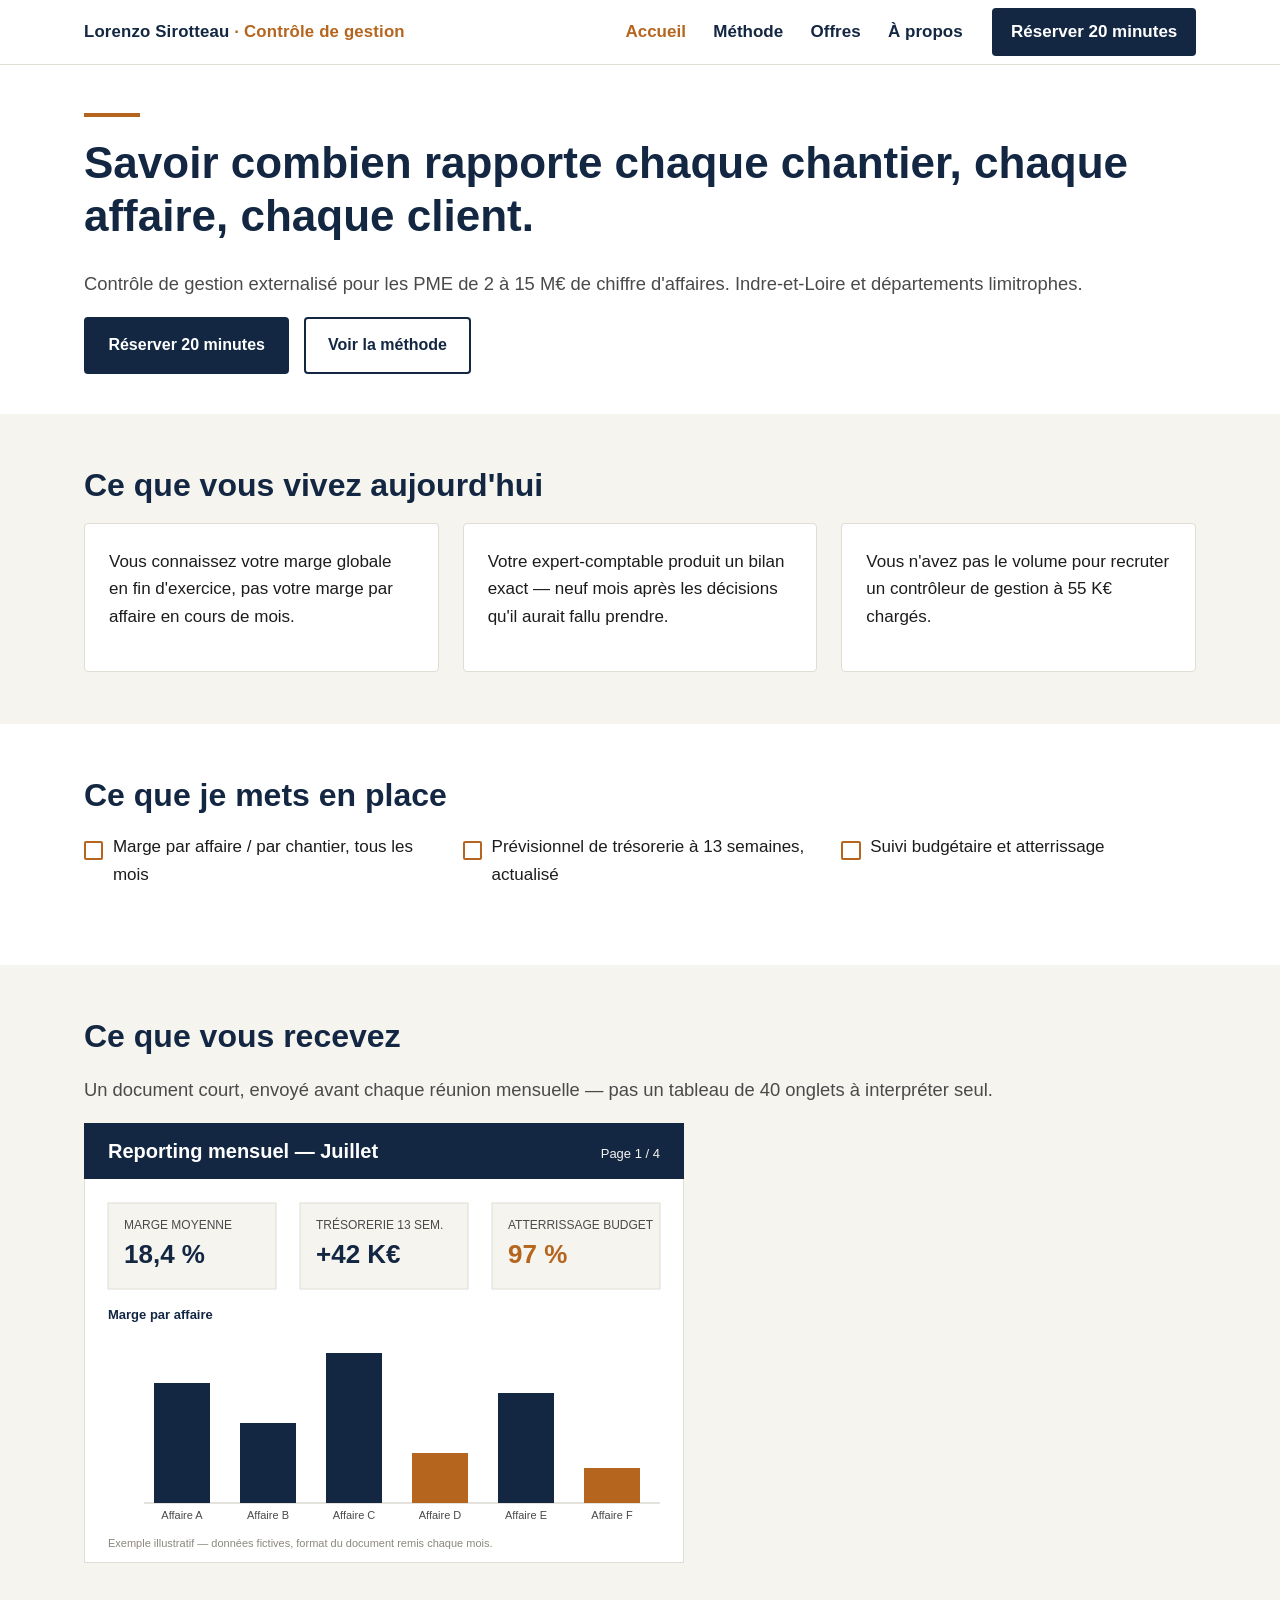
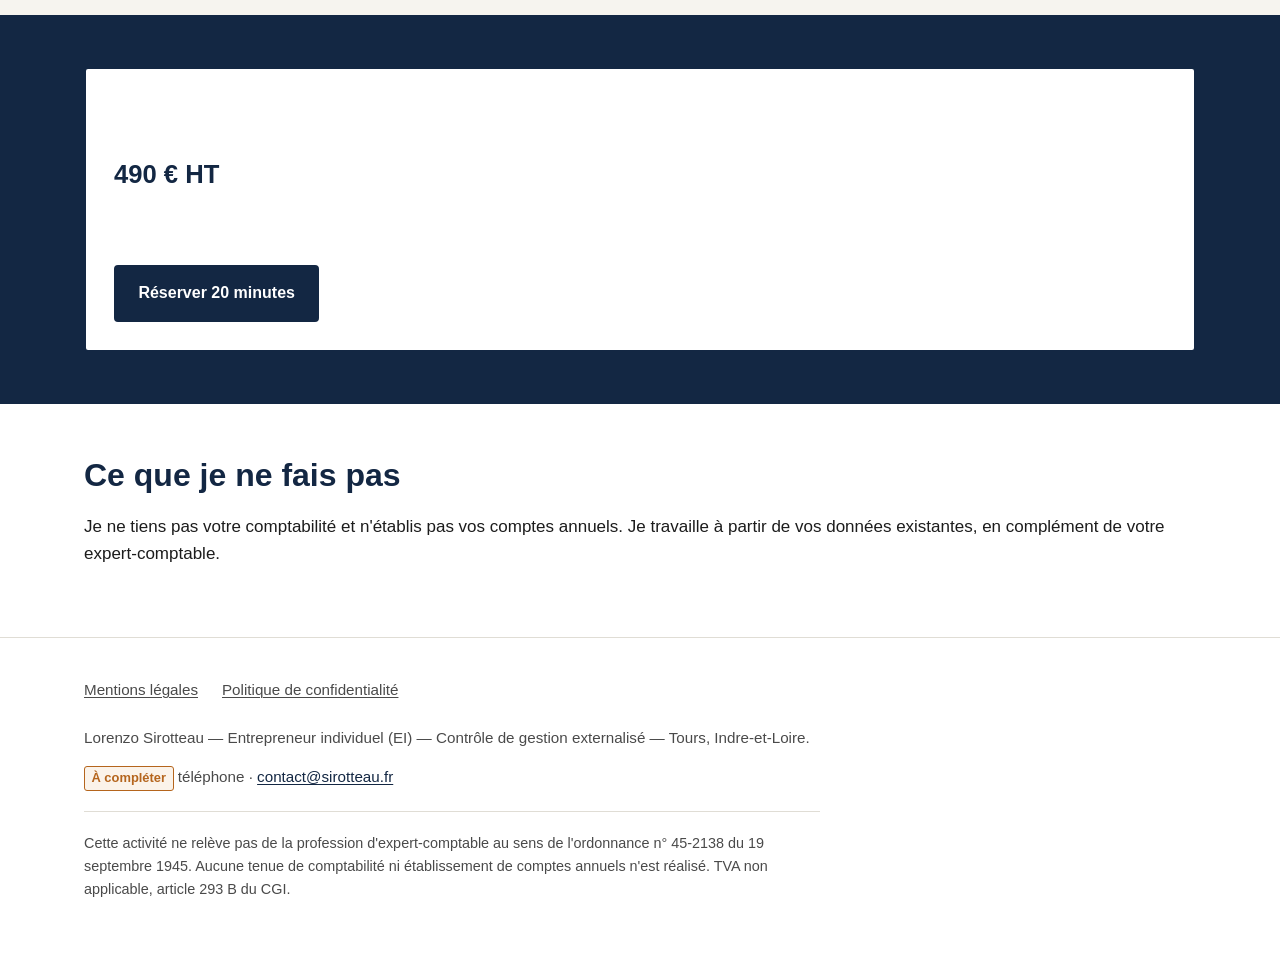
==== index.html @ 093c398c "Site vitrine : contrôle de gestion externalisé (7 pages, statique) - Accueil, Méthode, Offres, À pro" ====
<!doctype html>
<html lang="fr">
<head>
<meta charset="utf-8">
<meta name="viewport" content="width=device-width, initial-scale=1">
<title>Contrôle de gestion externalisé à Tours — Lorenzo Sirotteau</title>
<meta name="description" content="Savoir combien rapporte chaque chantier, chaque affaire, chaque client. Contrôle de gestion externalisé pour PME de 2 à 15 M€ de CA, en Indre-et-Loire.">
<link rel="canonical" href="https://www.sirotteau.fr/">
<link rel="icon" type="image/svg+xml" href="/assets/img/favicon.svg">
<link rel="stylesheet" href="/assets/css/style.css">

<meta property="og:type" content="website">
<meta property="og:title" content="Contrôle de gestion externalisé à Tours — Lorenzo Sirotteau">
<meta property="og:description" content="Marge par affaire, trésorerie à 13 semaines, suivi budgétaire — pour PME de 2 à 15 M€ de CA en Indre-et-Loire.">
<meta property="og:url" content="https://www.sirotteau.fr/">
<meta property="og:locale" content="fr_FR">

<script type="application/ld+json">
{
  "@context": "https://schema.org",
  "@type": "ProfessionalService",
  "name": "Lorenzo Sirotteau — Contrôle de gestion externalisé",
  "url": "https://www.sirotteau.fr/",
  "description": "Contrôle de gestion externalisé pour PME de 2 à 15 M€ de chiffre d'affaires : marge par affaire, prévisionnel de trésorerie, suivi budgétaire et atterrissage.",
  "areaServed": { "@type": "AdministrativeArea", "name": "Indre-et-Loire" },
  "founder": { "@type": "Person", "name": "Lorenzo Sirotteau" }
}
</script>
</head>
<body>
<a class="skip-link" href="#main">Aller au contenu</a>

<header class="site-header">
  <div class="container">
    <a href="/" class="logo">Lorenzo Sirotteau <span>· Contrôle de gestion</span></a>
    <button class="nav-toggle" aria-expanded="false" aria-controls="main-nav">
      <span class="nav-toggle-label"></span>
    </button>
    <nav class="main-nav" id="main-nav" aria-label="Navigation principale">
      <div class="container-inner">
        <ul>
          <li><a href="/" aria-current="page">Accueil</a></li>
          <li><a href="/methode/">Méthode</a></li>
          <li><a href="/offres/">Offres</a></li>
          <li><a href="/a-propos/">À propos</a></li>
        </ul>
        <div class="nav-cta"><a href="/contact/">Réserver 20 minutes</a></div>
      </div>
    </nav>
  </div>
</header>

<main id="main">

  <section class="hero">
    <div class="container">
      <hr class="accent-rule">
      <h1>Savoir combien rapporte chaque chantier, chaque affaire, chaque client.</h1>
      <p class="lede">Contrôle de gestion externalisé pour les PME de 2 à 15 M€ de chiffre d'affaires. Indre-et-Loire et départements limitrophes.</p>
      <div class="btn-row">
        <a class="btn btn-primary" href="/contact/">Réserver 20 minutes</a>
        <a class="btn btn-secondary" href="/methode/">Voir la méthode</a>
      </div>
    </div>
  </section>

  <section class="band band-alt">
    <div class="container">
      <h2>Ce que vous vivez aujourd'hui</h2>
      <div class="grid-3">
        <div class="card">
          <p class="mt-0">Vous connaissez votre marge globale en fin d'exercice, pas votre marge par affaire en cours de mois.</p>
        </div>
        <div class="card">
          <p class="mt-0">Votre expert-comptable produit un bilan exact — neuf mois après les décisions qu'il aurait fallu prendre.</p>
        </div>
        <div class="card">
          <p class="mt-0">Vous n'avez pas le volume pour recruter un contrôleur de gestion à 55 K€ chargés.</p>
        </div>
      </div>
    </div>
  </section>

  <section class="band">
    <div class="container">
      <h2>Ce que je mets en place</h2>
      <ul class="list-check grid-3" style="list-style:none; padding-left:0;">
        <li>Marge par affaire / par chantier, tous les mois</li>
        <li>Prévisionnel de trésorerie à 13 semaines, actualisé</li>
        <li>Suivi budgétaire et atterrissage</li>
      </ul>
    </div>
  </section>

  <section class="band band-alt">
    <div class="container">
      <h2>Ce que vous recevez</h2>
      <p class="lede">Un document court, envoyé avant chaque réunion mensuelle — pas un tableau de 40 onglets à interpréter seul.</p>
      <img src="/assets/img/apercu-reporting.svg" alt="Maquette de la page 1 d'un reporting mensuel : trois indicateurs (marge moyenne, trésorerie à 13 semaines, atterrissage budgétaire) et un graphique de marge par affaire. Exemple illustratif, données fictives." width="600" height="440">
    </div>
  </section>

  <section class="band band-ink">
    <div class="container">
      <div class="callout" style="background:#fff;">
        <h2>Point d'entrée : l'audit flash</h2>
        <p class="price">490 € HT</p>
        <p>Une demi-journée sur site, un document de 4 pages, trois anomalies chiffrées. Déductible intégralement si vous poursuivez.</p>
        <a class="btn btn-primary" href="/contact/">Réserver 20 minutes</a>
      </div>
    </div>
  </section>

  <section class="band">
    <div class="container">
      <h2>Ce que je ne fais pas</h2>
      <p>Je ne tiens pas votre comptabilité et n'établis pas vos comptes annuels. Je travaille à partir de vos données existantes, en complément de votre expert-comptable.</p>
    </div>
  </section>

</main>

<footer class="site-footer">
  <div class="container">
    <nav aria-label="Pages légales">
      <ul>
        <li><a href="/mentions-legales/">Mentions légales</a></li>
        <li><a href="/confidentialite/">Politique de confidentialité</a></li>
      </ul>
    </nav>
    <p>Lorenzo Sirotteau — Entrepreneur individuel (EI) — Contrôle de gestion externalisé — Tours, Indre-et-Loire.</p>
    <p>
      <span class="tag-todo">À compléter</span> téléphone ·
      <a href="mailto:contact@sirotteau.fr">contact@sirotteau.fr</a>
    </p>
    <p class="disclaimer small">Cette activité ne relève pas de la profession d'expert-comptable au sens de l'ordonnance n° 45-2138 du 19 septembre 1945. Aucune tenue de comptabilité ni établissement de comptes annuels n'est réalisé. TVA non applicable, article 293 B du CGI.</p>
  </div>
</footer>

<script src="/assets/js/nav.js"></script>
</body>
</html>
---- assets/css/style.css ----
/* =========================================================
   Lorenzo Sirotteau — Contrôle de gestion externalisé
   Feuille de style unique. Deux couleurs : encre (marine) et
   terracotta (accent). Typographie système, aucune police
   distante. Mobile first.
   ========================================================= */

:root {
  --ink: #132743;         /* marine — titres, boutons, nav */
  --ink-2: #24466f;       /* marine plus clair — survols */
  --accent: #b5651d;      /* terracotta — accents décoratifs */
  --bg: #ffffff;
  --bg-alt: #f6f4ef;      /* beige très clair pour alterner les sections */
  --text: #1c1c1c;
  --text-muted: #4a4a4a;
  --border: #e0ddd5;
  --focus: #b5651d;
  --radius: 4px;
  --max-width: 72rem;
  --font: -apple-system, BlinkMacSystemFont, "Segoe UI", Roboto, "Helvetica Neue", Arial, sans-serif;
}

* { box-sizing: border-box; }
html { -webkit-text-size-adjust: 100%; }

body {
  margin: 0;
  font-family: var(--font);
  color: var(--text);
  background: var(--bg);
  font-size: 1.0625rem; /* ~17px */
  line-height: 1.6;
  -webkit-font-smoothing: antialiased;
}

img, svg { max-width: 100%; height: auto; display: block; }

h1, h2, h3, h4 {
  color: var(--ink);
  font-weight: 700;
  line-height: 1.2;
  margin: 0 0 0.6em;
}
h1 { font-size: clamp(1.9rem, 4vw + 1rem, 2.75rem); }
h2 { font-size: clamp(1.4rem, 2vw + 1rem, 2rem); }
h3 { font-size: 1.15rem; }

p { margin: 0 0 1em; }
p.lede { font-size: 1.15rem; color: var(--text-muted); }

a { color: var(--ink); text-decoration-thickness: 1px; text-underline-offset: 2px; }
a:hover { color: var(--accent); }
a:focus-visible, button:focus-visible, input:focus-visible, textarea:focus-visible {
  outline: 3px solid var(--focus);
  outline-offset: 2px;
}

ul { padding-left: 1.2em; }
li { margin-bottom: 0.5em; }

.container {
  max-width: var(--max-width);
  margin: 0 auto;
  padding: 0 1.25rem;
}

.visually-hidden {
  position: absolute; width: 1px; height: 1px;
  overflow: hidden; clip: rect(0 0 0 0); white-space: nowrap;
}

/* ---------- Skip link ---------- */
.skip-link {
  position: absolute;
  left: -999px;
  top: 0;
  background: var(--ink);
  color: #fff;
  padding: 0.75em 1em;
  z-index: 100;
}
.skip-link:focus { left: 0.5rem; top: 0.5rem; }

/* ---------- Header / nav ---------- */
.site-header {
  border-bottom: 1px solid var(--border);
  position: sticky;
  top: 0;
  background: var(--bg);
  z-index: 50;
}
.site-header .container {
  display: flex;
  align-items: center;
  justify-content: space-between;
  min-height: 4rem;
}
.logo {
  font-weight: 700;
  font-size: 1.05rem;
  color: var(--ink);
  text-decoration: none;
  letter-spacing: 0.01em;
}
.logo span { color: var(--accent); }

.nav-toggle {
  display: inline-flex;
  align-items: center;
  gap: 0.5em;
  background: none;
  border: 1px solid var(--border);
  border-radius: var(--radius);
  padding: 0.5em 0.8em;
  min-height: 44px;
  font-size: 1rem;
  color: var(--ink);
  cursor: pointer;
}
.nav-toggle[aria-expanded="true"] .nav-toggle-label::after { content: "Fermer"; }
.nav-toggle-label::after { content: "Menu"; }
.nav-toggle-label { display: none; }

.main-nav {
  display: none;
}
.main-nav.is-open { display: block; }
.main-nav ul {
  list-style: none;
  margin: 0;
  padding: 1rem 0;
}
.main-nav li { margin: 0; border-top: 1px solid var(--border); }
.main-nav a {
  display: block;
  padding: 0.9em 0.25em;
  text-decoration: none;
  font-weight: 600;
  min-height: 44px;
  display: flex;
  align-items: center;
}
.main-nav a[aria-current="page"] { color: var(--accent); }
.main-nav .nav-cta { margin-top: 0.75rem; }
.main-nav .nav-cta a {
  background: var(--ink);
  color: #fff;
  border-radius: var(--radius);
  justify-content: center;
  padding: 0.9em 1em;
}

@media (min-width: 56rem) {
  .nav-toggle { display: none; }
  .main-nav { display: block; }
  .main-nav .container-inner { display: flex; align-items: center; gap: 1.75rem; }
  .main-nav ul {
    display: flex;
    align-items: center;
    gap: 1.5rem;
    padding: 0;
  }
  .main-nav li { border-top: none; }
  .main-nav a { padding: 0.4em 0.1em; min-height: auto; }
  .main-nav .nav-cta { margin-top: 0; margin-left: auto; }
  .main-nav .nav-cta a { padding: 0.6em 1.1em; }
}

/* ---------- Buttons ---------- */
.btn {
  display: inline-flex;
  align-items: center;
  justify-content: center;
  gap: 0.5em;
  min-height: 44px;
  padding: 0.85em 1.4em;
  border-radius: var(--radius);
  font-weight: 700;
  font-size: 1rem;
  text-decoration: none;
  border: 2px solid var(--ink);
  cursor: pointer;
}
.btn-primary { background: var(--ink); color: #fff; }
.btn-primary:hover { background: var(--ink-2); color: #fff; border-color: var(--ink-2); }
.btn-secondary { background: transparent; color: var(--ink); }
.btn-secondary:hover { background: var(--bg-alt); color: var(--ink); }
.btn-row { display: flex; flex-wrap: wrap; gap: 0.9rem; }

/* ---------- Sections ---------- */
.band { padding: 3.25rem 0; }
.band-alt { background: var(--bg-alt); }
.band-ink { background: var(--ink); color: #fff; }
.band-ink h1, .band-ink h2, .band-ink h3 { color: #fff; }
.band-tight { padding: 2rem 0; }

.hero { padding: 3rem 0 2.5rem; }
.hero .accent-rule {
  width: 3.5rem; height: 4px; background: var(--accent);
  border: none; margin: 0 0 1.25rem;
}

.grid-3 {
  display: grid;
  gap: 1.5rem;
  grid-template-columns: 1fr;
}
@media (min-width: 48rem) {
  .grid-3 { grid-template-columns: repeat(3, 1fr); }
}

.card {
  background: #fff;
  border: 1px solid var(--border);
  border-radius: var(--radius);
  padding: 1.5rem;
}
.card h3 { margin-bottom: 0.5em; }

.list-check { list-style: none; padding-left: 0; }
.list-check li {
  padding-left: 1.7em;
  position: relative;
}
.list-check li::before {
  content: "";
  position: absolute;
  left: 0; top: 0.45em;
  width: 0.9em; height: 0.9em;
  border: 2px solid var(--accent);
  border-radius: 2px;
}

.step-list { list-style: none; padding: 0; margin: 0; counter-reset: step; }
.step-list li {
  counter-increment: step;
  display: grid;
  grid-template-columns: 3rem 1fr;
  gap: 1rem;
  padding: 1.25rem 0;
  border-top: 1px solid var(--border);
}
.step-list li:first-child { border-top: none; }
.step-list li::before {
  content: counter(step);
  font-weight: 700;
  font-size: 1.4rem;
  color: var(--accent);
}

.callout {
  border: 2px solid var(--ink);
  border-radius: var(--radius);
  padding: 1.75rem;
  background: var(--bg-alt);
}
.callout .price { font-size: 1.6rem; font-weight: 700; color: var(--ink); }

.placeholder-box {
  border: 2px dashed var(--accent);
  background: #fbf3ea;
  border-radius: var(--radius);
  padding: 1.25rem 1.5rem;
  color: var(--text);
}
.placeholder-box strong { color: var(--accent); }

.tag-todo {
  display: inline-block;
  background: #fbf3ea;
  color: var(--accent);
  border: 1px solid var(--accent);
  border-radius: 3px;
  font-size: 0.85em;
  font-weight: 700;
  padding: 0.1em 0.5em;
}

/* ---------- Tables (offres) ---------- */
.table-wrap { overflow-x: auto; }
table.offers {
  border-collapse: collapse;
  width: 100%;
  min-width: 640px;
}
table.offers th, table.offers td {
  border: 1px solid var(--border);
  padding: 1rem;
  text-align: left;
  vertical-align: top;
}
table.offers thead th {
  background: var(--ink);
  color: #fff;
}
table.offers tbody th { background: var(--bg-alt); }
table.offers caption { text-align: left; margin-bottom: 0.75rem; font-weight: 600; }

/* ---------- Forms ---------- */
form.contact-form { max-width: 34rem; }
.field { margin-bottom: 1.25rem; }
.field label { display: block; font-weight: 600; margin-bottom: 0.35em; }
.field input, .field textarea {
  width: 100%;
  font: inherit;
  font-size: 1rem;
  padding: 0.75em 0.85em;
  border: 1px solid #9c9891;
  border-radius: var(--radius);
  background: #fff;
  color: var(--text);
}
.field textarea { resize: vertical; min-height: 8rem; }
.field-checkbox { display: flex; align-items: flex-start; gap: 0.6em; }
.field-checkbox input {
  width: 1.25em; height: 1.25em; margin-top: 0.2em; flex-shrink: 0;
}
.field-checkbox label { font-weight: 400; }
.form-note { font-size: 0.9rem; color: var(--text-muted); }

/* ---------- Contact blocks ---------- */
.contact-methods { list-style: none; padding: 0; display: grid; gap: 1rem; }
.contact-methods a { font-weight: 700; font-size: 1.1rem; text-decoration: none; }
.contact-methods .muted { color: var(--text-muted); font-weight: 400; font-size: 1rem; }

/* ---------- Footer ---------- */
.site-footer {
  border-top: 1px solid var(--border);
  padding: 2.5rem 0;
  color: var(--text-muted);
  font-size: 0.95rem;
}
.site-footer nav ul {
  list-style: none;
  padding: 0;
  display: flex;
  flex-wrap: wrap;
  gap: 0.5rem 1.5rem;
  margin: 0 0 1rem;
}
.site-footer nav a { color: var(--text-muted); }
.site-footer .disclaimer {
  border-top: 1px solid var(--border);
  padding-top: 1.25rem;
  margin-top: 1.25rem;
  max-width: 46rem;
}

/* ---------- Legal pages ---------- */
.legal h2 { margin-top: 2rem; }
.legal dl { display: grid; grid-template-columns: 1fr; gap: 0.25rem 1rem; }
.legal dt { font-weight: 700; margin-top: 0.75em; }
.legal dd { margin: 0 0 0.25em; }

/* ---------- Utility ---------- */
.mt-0 { margin-top: 0; }
.text-center { text-align: center; }
.small { font-size: 0.9rem; color: var(--text-muted); }

/* ---------- Print (utile notamment pour /offres) ---------- */
@media print {
  .site-header, .site-footer, .nav-toggle, .btn, .no-print { display: none !important; }
  body { font-size: 12pt; color: #000; }
  a { color: #000; text-decoration: underline; }
  .band-ink { background: none !important; color: #000 !important; }
  table.offers thead th { background: #eee !important; color: #000 !important; -webkit-print-color-adjust: exact; }
  .container { max-width: 100%; padding: 0; }
}
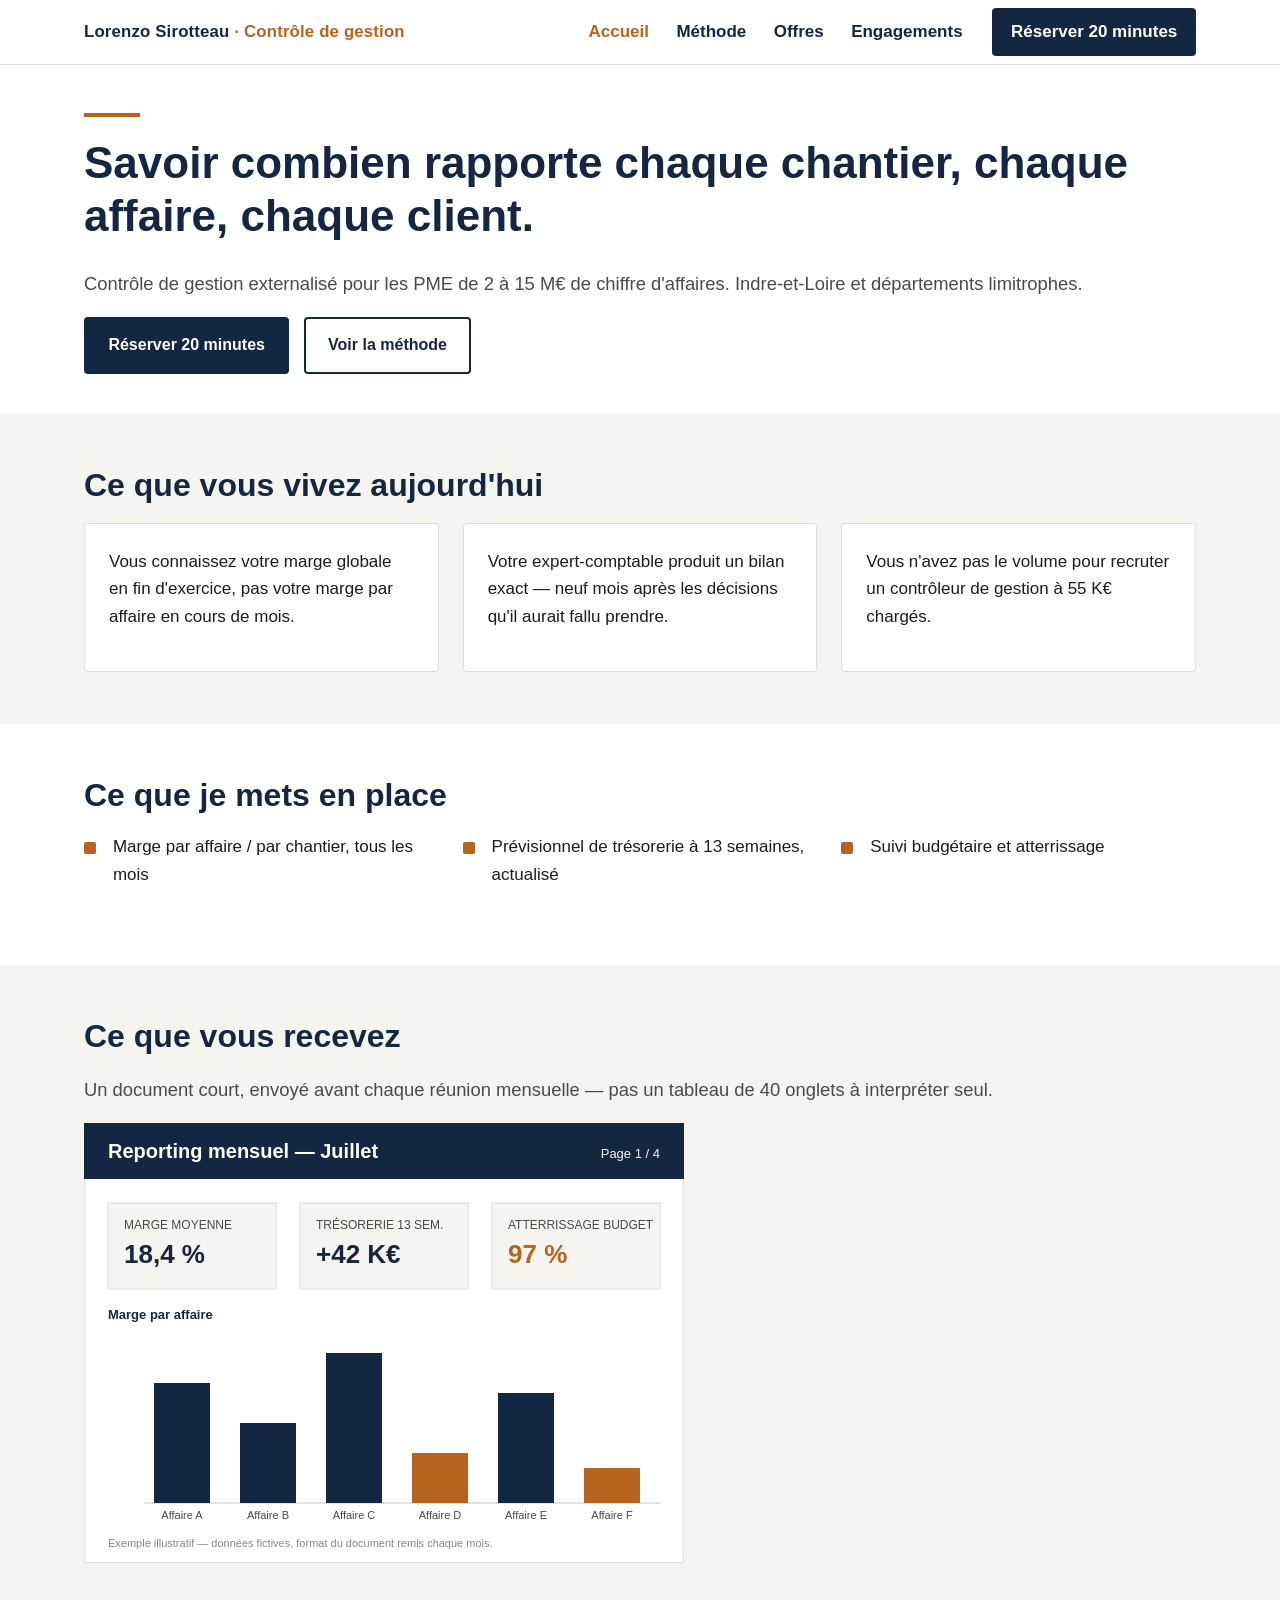
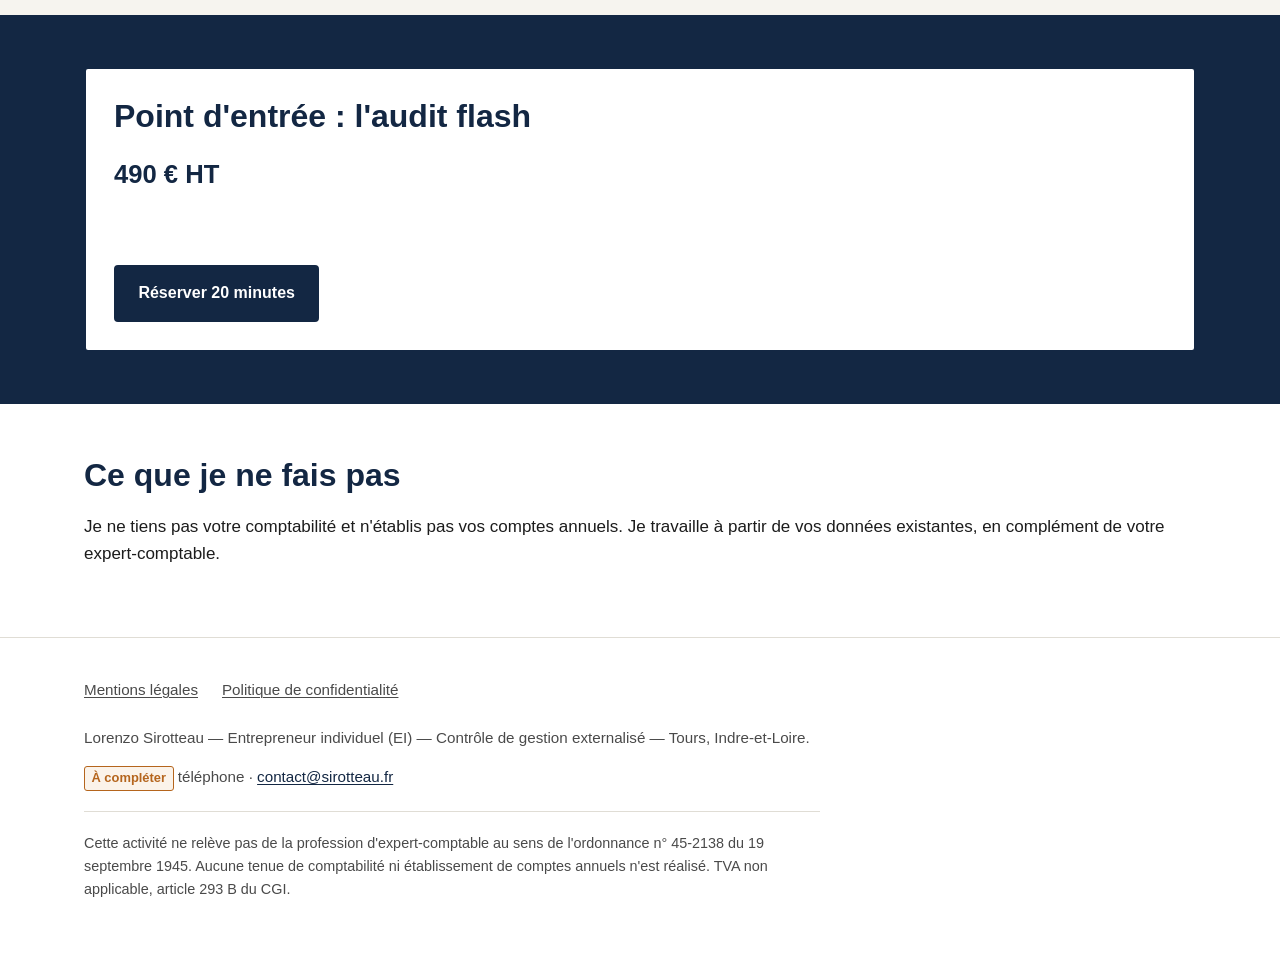
==== commit d2c14e5c: "Remplace /a-propos par /engagements (Mes engagements) - Nouvelle page /engagements/ : H1 'Ce sur quo" ====
--- a/index.html
+++ b/index.html
@@ -42,7 +42,7 @@
           <li><a href="/" aria-current="page">Accueil</a></li>
           <li><a href="/methode/">Méthode</a></li>
           <li><a href="/offres/">Offres</a></li>
-          <li><a href="/a-propos/">À propos</a></li>
+          <li><a href="/engagements/">Engagements</a></li>
         </ul>
         <div class="nav-cta"><a href="/contact/">Réserver 20 minutes</a></div>
       </div>
--- a/assets/css/style.css
+++ b/assets/css/style.css
@@ -91,9 +91,14 @@
 }
 .site-header .container {
   display: flex;
+  flex-wrap: wrap;
   align-items: center;
   justify-content: space-between;
   min-height: 4rem;
+}
+.site-header .main-nav {
+  flex-basis: 100%;
+  order: 3;
 }
 .logo {
   font-weight: 700;
@@ -103,6 +108,9 @@
   letter-spacing: 0.01em;
 }
 .logo span { color: var(--accent); }
+@media (max-width: 26rem) {
+  .logo span { display: none; }
+}
 
 .nav-toggle {
   display: inline-flex;
@@ -119,7 +127,6 @@
 }
 .nav-toggle[aria-expanded="true"] .nav-toggle-label::after { content: "Fermer"; }
 .nav-toggle-label::after { content: "Menu"; }
-.nav-toggle-label { display: none; }
 
 .main-nav {
   display: none;
@@ -153,6 +160,7 @@
 @media (min-width: 56rem) {
   .nav-toggle { display: none; }
   .main-nav { display: block; }
+  .site-header .main-nav { flex-basis: auto; order: 0; }
   .main-nav .container-inner { display: flex; align-items: center; gap: 1.75rem; }
   .main-nav ul {
     display: flex;
@@ -225,9 +233,9 @@
 .list-check li::before {
   content: "";
   position: absolute;
-  left: 0; top: 0.45em;
-  width: 0.9em; height: 0.9em;
-  border: 2px solid var(--accent);
+  left: 0; top: 0.5em;
+  width: 0.7em; height: 0.7em;
+  background: var(--accent);
   border-radius: 2px;
 }
 
@@ -254,6 +262,7 @@
   padding: 1.75rem;
   background: var(--bg-alt);
 }
+.callout h2, .callout h3 { color: var(--ink); }
 .callout .price { font-size: 1.6rem; font-weight: 700; color: var(--ink); }
 
 .placeholder-box {
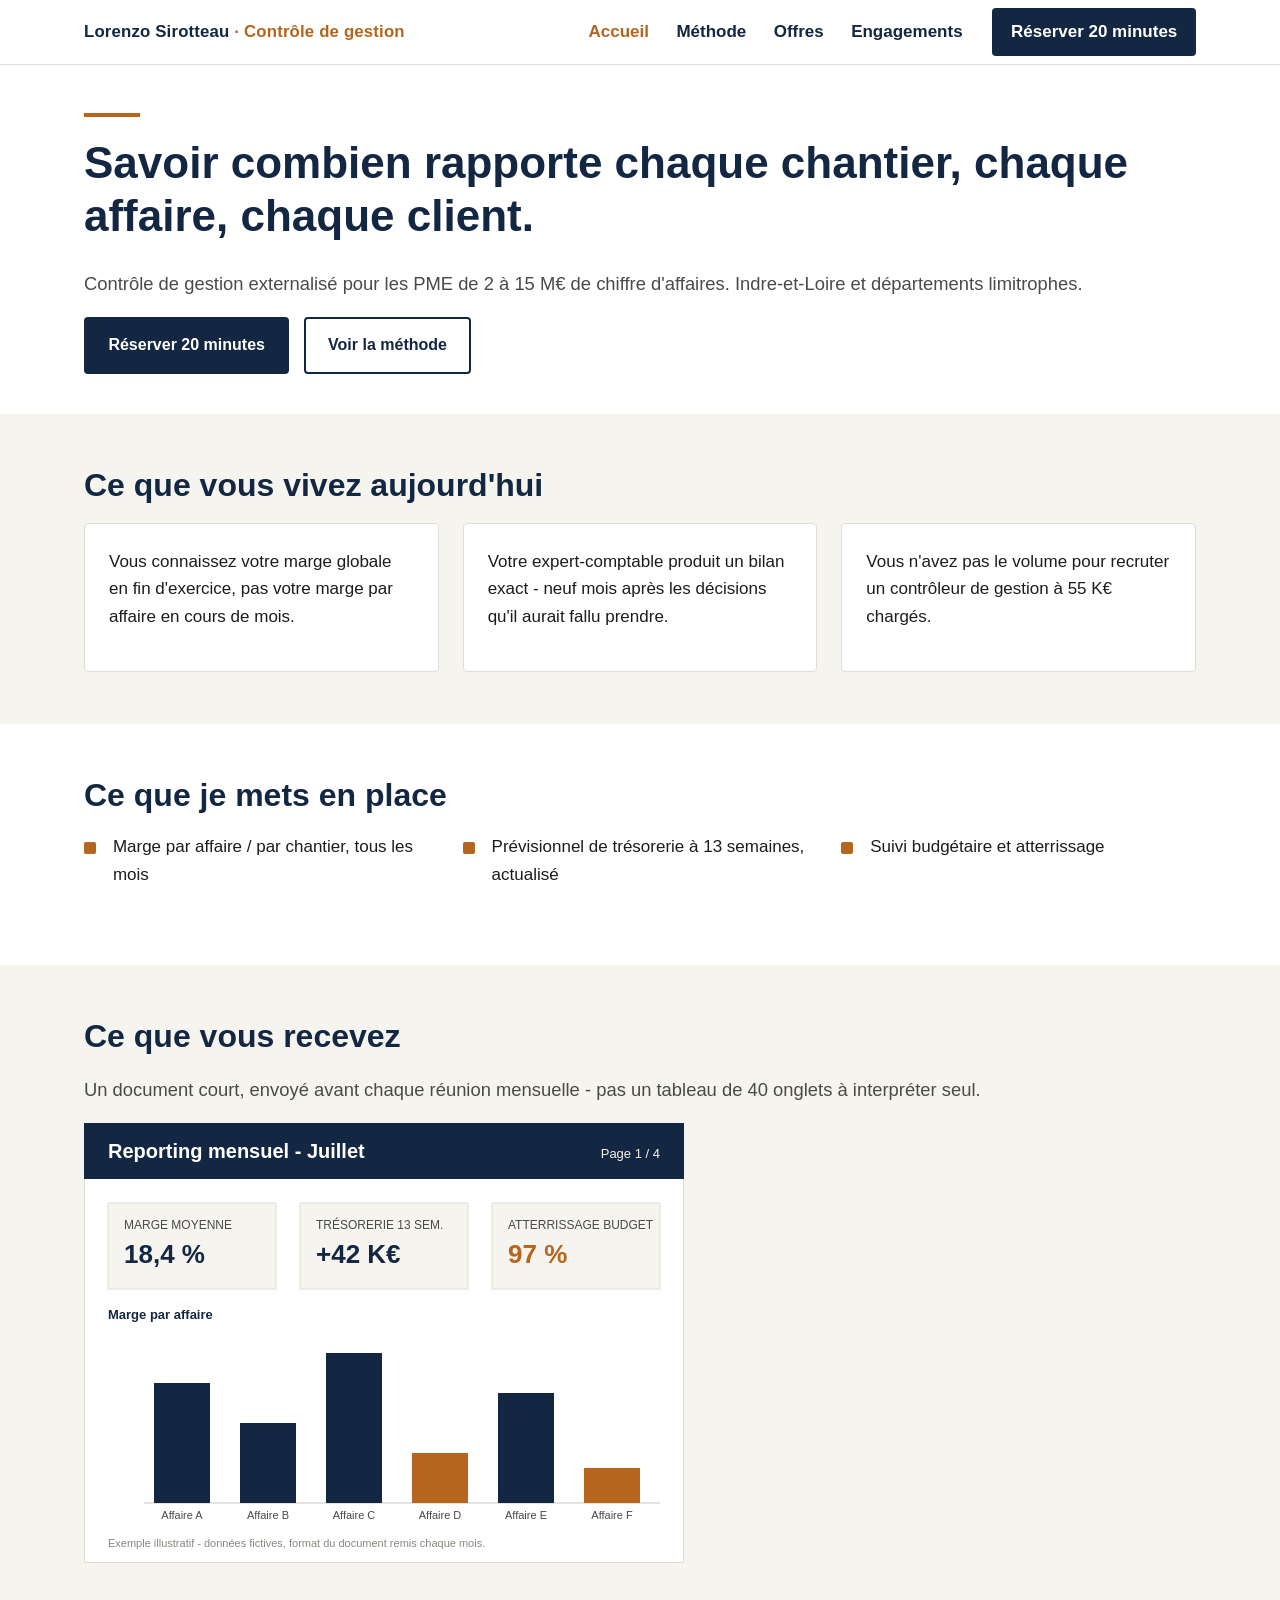
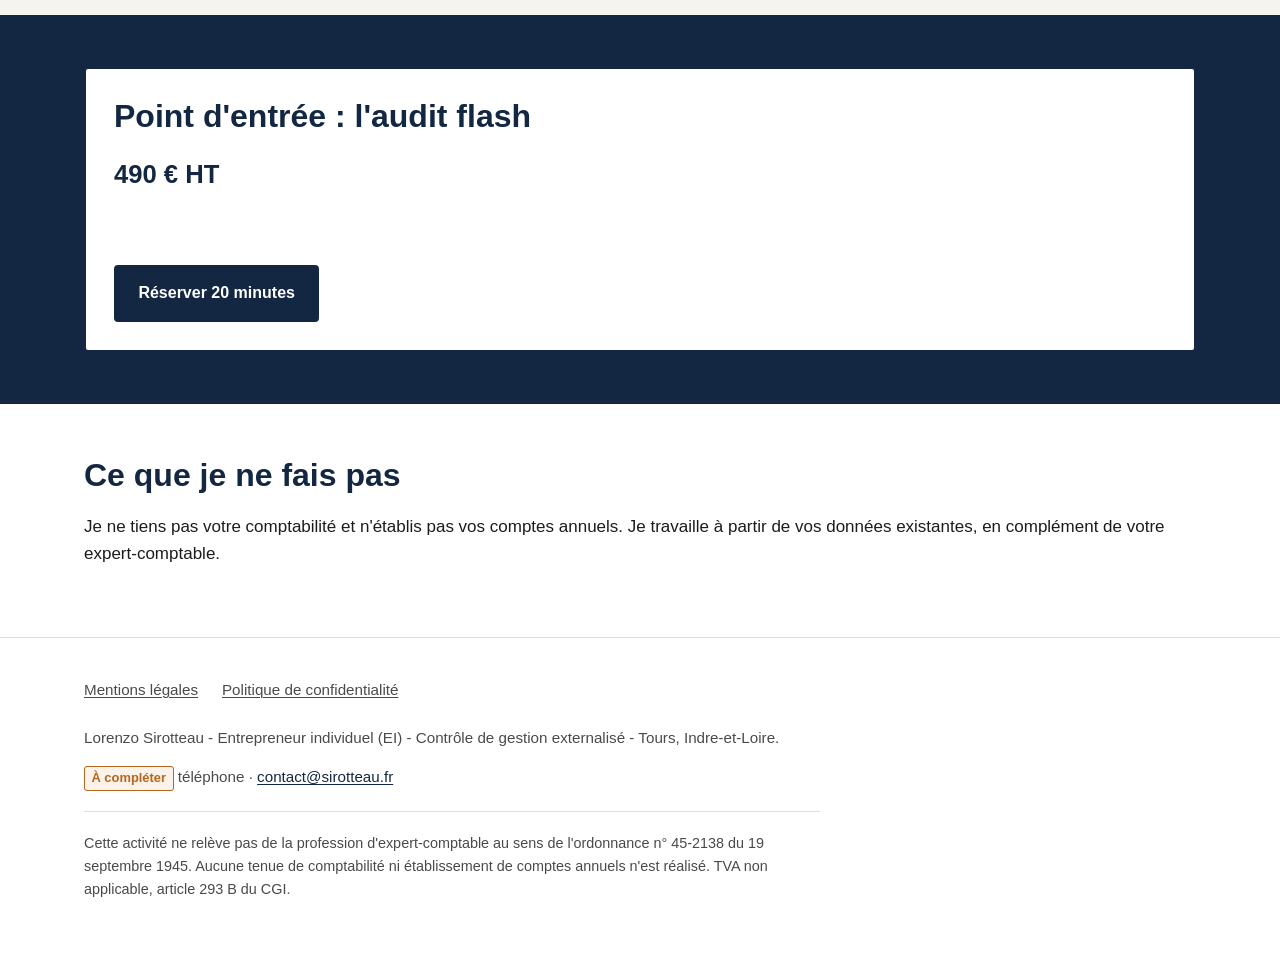
==== commit be3c594f: "Tirets courts partout + engagement de confidentialité sur les données - Remplace tous les tirets cad" ====
--- a/index.html
+++ b/index.html
@@ -3,15 +3,15 @@
 <head>
 <meta charset="utf-8">
 <meta name="viewport" content="width=device-width, initial-scale=1">
-<title>Contrôle de gestion externalisé à Tours — Lorenzo Sirotteau</title>
+<title>Contrôle de gestion externalisé à Tours - Lorenzo Sirotteau</title>
 <meta name="description" content="Savoir combien rapporte chaque chantier, chaque affaire, chaque client. Contrôle de gestion externalisé pour PME de 2 à 15 M€ de CA, en Indre-et-Loire.">
 <link rel="canonical" href="https://www.sirotteau.fr/">
 <link rel="icon" type="image/svg+xml" href="/assets/img/favicon.svg">
 <link rel="stylesheet" href="/assets/css/style.css">
 
 <meta property="og:type" content="website">
-<meta property="og:title" content="Contrôle de gestion externalisé à Tours — Lorenzo Sirotteau">
-<meta property="og:description" content="Marge par affaire, trésorerie à 13 semaines, suivi budgétaire — pour PME de 2 à 15 M€ de CA en Indre-et-Loire.">
+<meta property="og:title" content="Contrôle de gestion externalisé à Tours - Lorenzo Sirotteau">
+<meta property="og:description" content="Marge par affaire, trésorerie à 13 semaines, suivi budgétaire - pour PME de 2 à 15 M€ de CA en Indre-et-Loire.">
 <meta property="og:url" content="https://www.sirotteau.fr/">
 <meta property="og:locale" content="fr_FR">
 
@@ -19,7 +19,7 @@
 {
   "@context": "https://schema.org",
   "@type": "ProfessionalService",
-  "name": "Lorenzo Sirotteau — Contrôle de gestion externalisé",
+  "name": "Lorenzo Sirotteau - Contrôle de gestion externalisé",
   "url": "https://www.sirotteau.fr/",
   "description": "Contrôle de gestion externalisé pour PME de 2 à 15 M€ de chiffre d'affaires : marge par affaire, prévisionnel de trésorerie, suivi budgétaire et atterrissage.",
   "areaServed": { "@type": "AdministrativeArea", "name": "Indre-et-Loire" },
@@ -72,7 +72,7 @@
           <p class="mt-0">Vous connaissez votre marge globale en fin d'exercice, pas votre marge par affaire en cours de mois.</p>
         </div>
         <div class="card">
-          <p class="mt-0">Votre expert-comptable produit un bilan exact — neuf mois après les décisions qu'il aurait fallu prendre.</p>
+          <p class="mt-0">Votre expert-comptable produit un bilan exact - neuf mois après les décisions qu'il aurait fallu prendre.</p>
         </div>
         <div class="card">
           <p class="mt-0">Vous n'avez pas le volume pour recruter un contrôleur de gestion à 55 K€ chargés.</p>
@@ -95,7 +95,7 @@
   <section class="band band-alt">
     <div class="container">
       <h2>Ce que vous recevez</h2>
-      <p class="lede">Un document court, envoyé avant chaque réunion mensuelle — pas un tableau de 40 onglets à interpréter seul.</p>
+      <p class="lede">Un document court, envoyé avant chaque réunion mensuelle - pas un tableau de 40 onglets à interpréter seul.</p>
       <img src="/assets/img/apercu-reporting.svg" alt="Maquette de la page 1 d'un reporting mensuel : trois indicateurs (marge moyenne, trésorerie à 13 semaines, atterrissage budgétaire) et un graphique de marge par affaire. Exemple illustratif, données fictives." width="600" height="440">
     </div>
   </section>
@@ -128,7 +128,7 @@
         <li><a href="/confidentialite/">Politique de confidentialité</a></li>
       </ul>
     </nav>
-    <p>Lorenzo Sirotteau — Entrepreneur individuel (EI) — Contrôle de gestion externalisé — Tours, Indre-et-Loire.</p>
+    <p>Lorenzo Sirotteau - Entrepreneur individuel (EI) - Contrôle de gestion externalisé - Tours, Indre-et-Loire.</p>
     <p>
       <span class="tag-todo">À compléter</span> téléphone ·
       <a href="mailto:contact@sirotteau.fr">contact@sirotteau.fr</a>
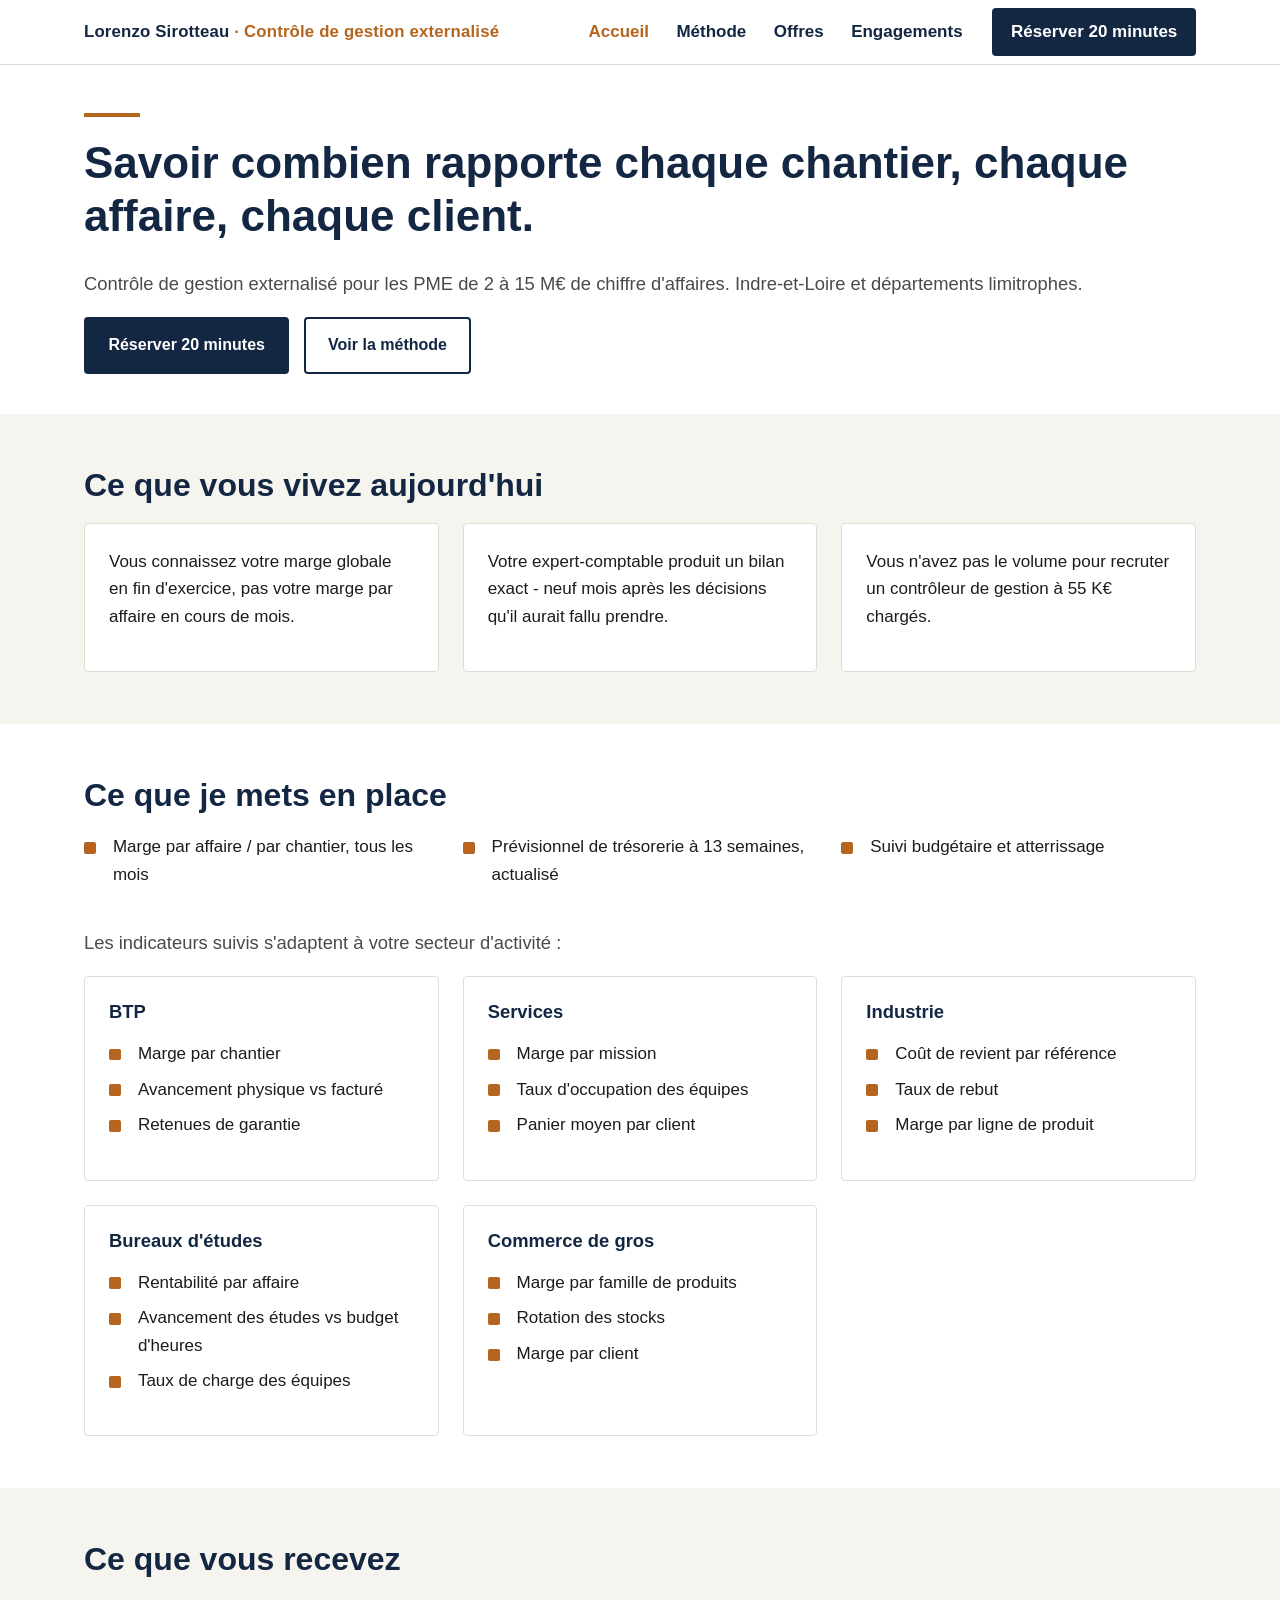
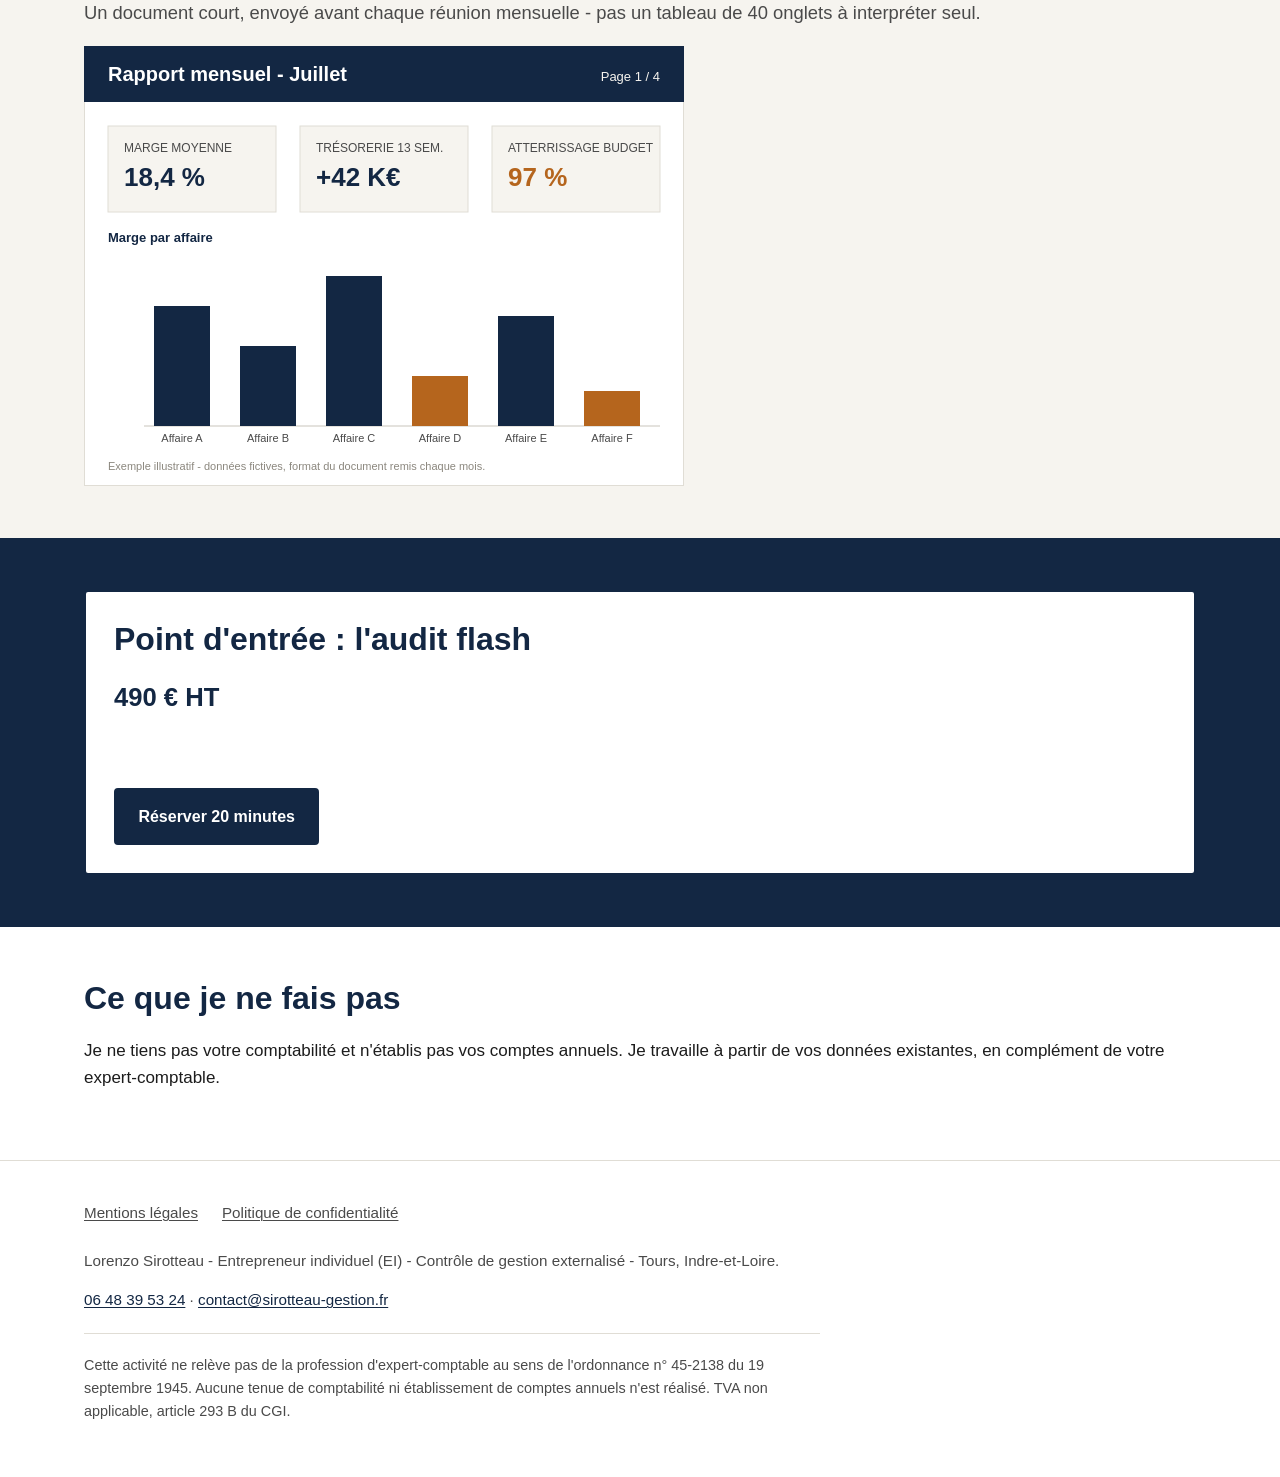
==== commit de9ac46a: "Mentions légales, coordonnées réelles, secteurs et wording - Logo : ajoute 'externalisé' après 'Cont" ====
--- a/index.html
+++ b/index.html
@@ -32,7 +32,7 @@
 
 <header class="site-header">
   <div class="container">
-    <a href="/" class="logo">Lorenzo Sirotteau <span>· Contrôle de gestion</span></a>
+    <a href="/" class="logo">Lorenzo Sirotteau <span>· Contrôle de gestion externalisé</span></a>
     <button class="nav-toggle" aria-expanded="false" aria-controls="main-nav">
       <span class="nav-toggle-label"></span>
     </button>
@@ -89,6 +89,50 @@
         <li>Prévisionnel de trésorerie à 13 semaines, actualisé</li>
         <li>Suivi budgétaire et atterrissage</li>
       </ul>
+
+      <p class="lede" style="margin-top:2rem;">Les indicateurs suivis s'adaptent à votre secteur d'activité :</p>
+      <div class="grid-3">
+        <div class="card">
+          <h3 class="mt-0">BTP</h3>
+          <ul class="list-check">
+            <li>Marge par chantier</li>
+            <li>Avancement physique vs facturé</li>
+            <li>Retenues de garantie</li>
+          </ul>
+        </div>
+        <div class="card">
+          <h3 class="mt-0">Services</h3>
+          <ul class="list-check">
+            <li>Marge par mission</li>
+            <li>Taux d'occupation des équipes</li>
+            <li>Panier moyen par client</li>
+          </ul>
+        </div>
+        <div class="card">
+          <h3 class="mt-0">Industrie</h3>
+          <ul class="list-check">
+            <li>Coût de revient par référence</li>
+            <li>Taux de rebut</li>
+            <li>Marge par ligne de produit</li>
+          </ul>
+        </div>
+        <div class="card">
+          <h3 class="mt-0">Bureaux d'études</h3>
+          <ul class="list-check">
+            <li>Rentabilité par affaire</li>
+            <li>Avancement des études vs budget d'heures</li>
+            <li>Taux de charge des équipes</li>
+          </ul>
+        </div>
+        <div class="card">
+          <h3 class="mt-0">Commerce de gros</h3>
+          <ul class="list-check">
+            <li>Marge par famille de produits</li>
+            <li>Rotation des stocks</li>
+            <li>Marge par client</li>
+          </ul>
+        </div>
+      </div>
     </div>
   </section>
 
@@ -96,7 +140,7 @@
     <div class="container">
       <h2>Ce que vous recevez</h2>
       <p class="lede">Un document court, envoyé avant chaque réunion mensuelle - pas un tableau de 40 onglets à interpréter seul.</p>
-      <img src="/assets/img/apercu-reporting.svg" alt="Maquette de la page 1 d'un reporting mensuel : trois indicateurs (marge moyenne, trésorerie à 13 semaines, atterrissage budgétaire) et un graphique de marge par affaire. Exemple illustratif, données fictives." width="600" height="440">
+      <img src="/assets/img/apercu-rapport.svg" alt="Maquette de la page 1 d'un rapport mensuel : trois indicateurs (marge moyenne, trésorerie à 13 semaines, atterrissage budgétaire) et un graphique de marge par affaire. Exemple illustratif, données fictives." width="600" height="440">
     </div>
   </section>
 
@@ -130,8 +174,8 @@
     </nav>
     <p>Lorenzo Sirotteau - Entrepreneur individuel (EI) - Contrôle de gestion externalisé - Tours, Indre-et-Loire.</p>
     <p>
-      <span class="tag-todo">À compléter</span> téléphone ·
-      <a href="mailto:contact@sirotteau.fr">contact@sirotteau.fr</a>
+      <a href="tel:+33648395324">06 48 39 53 24</a> ·
+      <a href="mailto:contact@sirotteau-gestion.fr">contact@sirotteau-gestion.fr</a>
     </p>
     <p class="disclaimer small">Cette activité ne relève pas de la profession d'expert-comptable au sens de l'ordonnance n° 45-2138 du 19 septembre 1945. Aucune tenue de comptabilité ni établissement de comptes annuels n'est réalisé. TVA non applicable, article 293 B du CGI.</p>
   </div>
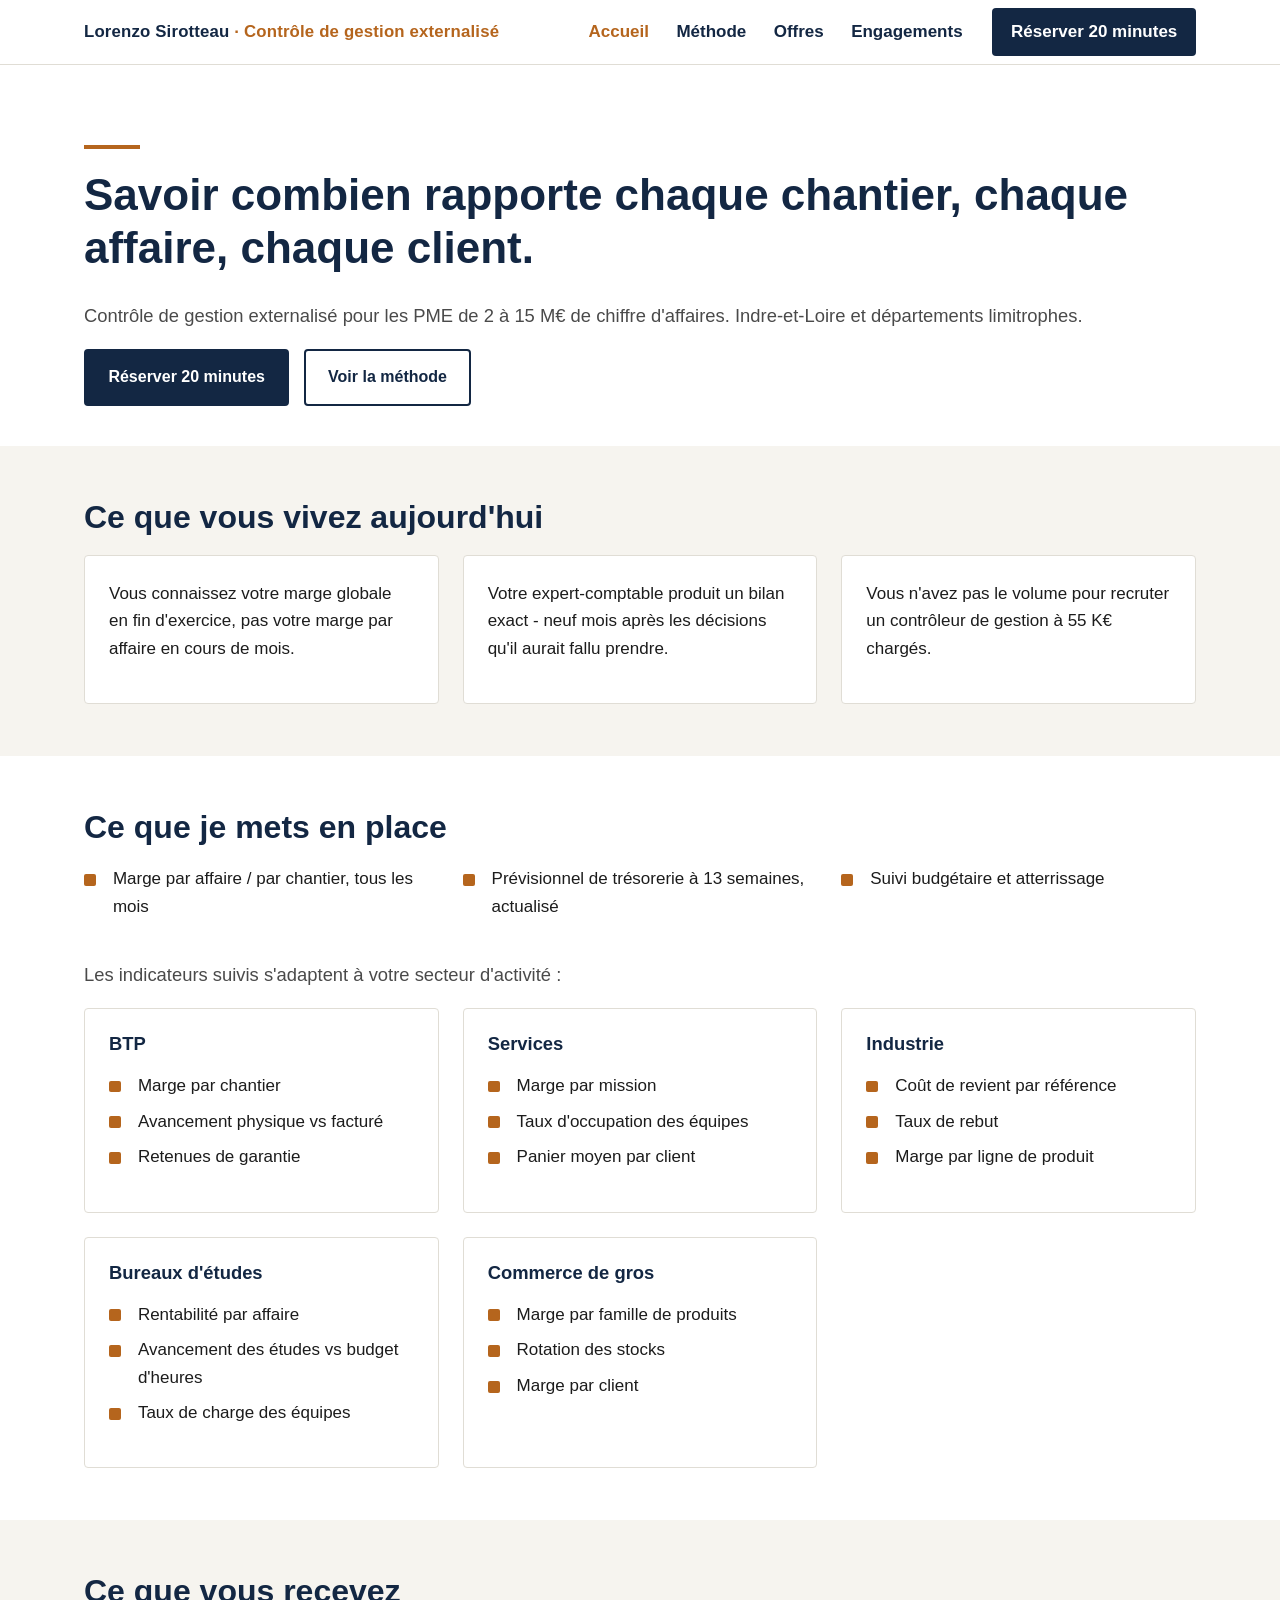
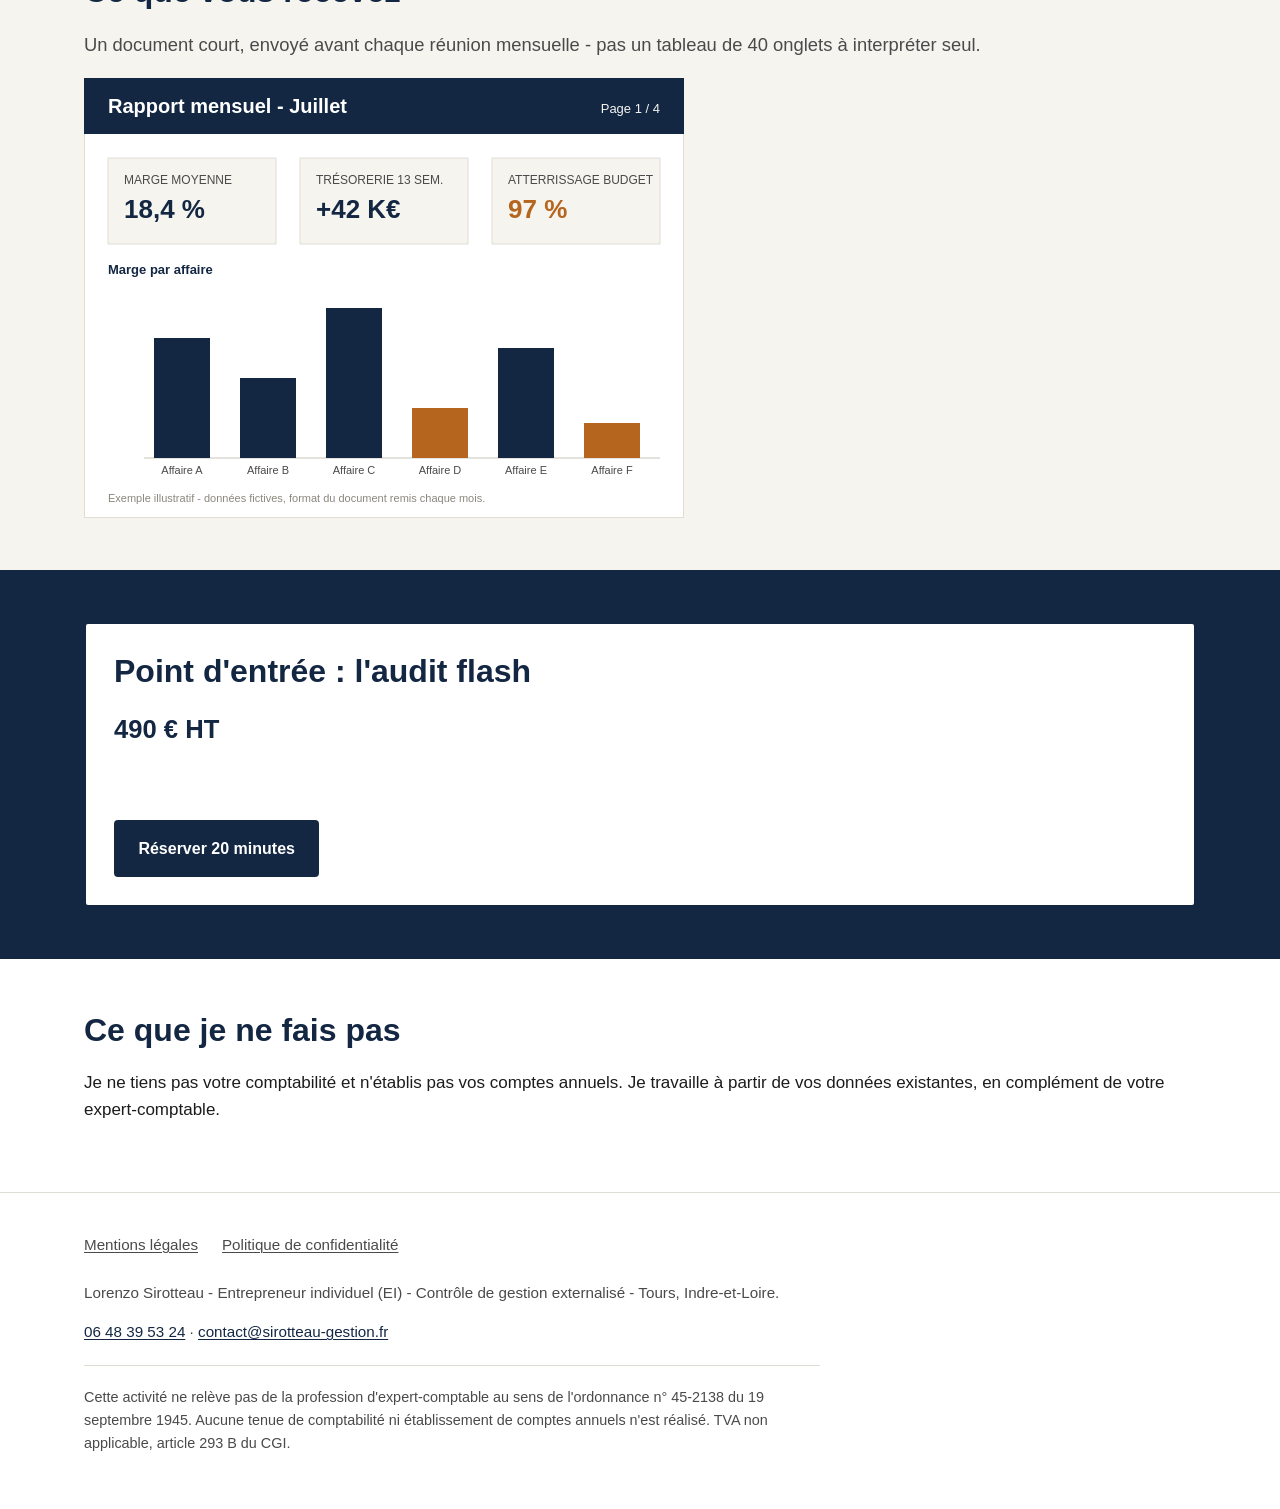
==== commit 711fad15: "Lien Microsoft Bookings réel + espacement en haut de l'accueil - /contact : bouton de réservation po" ====
--- a/index.html
+++ b/index.html
@@ -5,14 +5,14 @@
 <meta name="viewport" content="width=device-width, initial-scale=1">
 <title>Contrôle de gestion externalisé à Tours - Lorenzo Sirotteau</title>
 <meta name="description" content="Savoir combien rapporte chaque chantier, chaque affaire, chaque client. Contrôle de gestion externalisé pour PME de 2 à 15 M€ de CA, en Indre-et-Loire.">
-<link rel="canonical" href="https://www.sirotteau.fr/">
+<link rel="canonical" href="https://sirotteau-gestion.fr/">
 <link rel="icon" type="image/svg+xml" href="/assets/img/favicon.svg">
 <link rel="stylesheet" href="/assets/css/style.css">
 
 <meta property="og:type" content="website">
 <meta property="og:title" content="Contrôle de gestion externalisé à Tours - Lorenzo Sirotteau">
 <meta property="og:description" content="Marge par affaire, trésorerie à 13 semaines, suivi budgétaire - pour PME de 2 à 15 M€ de CA en Indre-et-Loire.">
-<meta property="og:url" content="https://www.sirotteau.fr/">
+<meta property="og:url" content="https://sirotteau-gestion.fr/">
 <meta property="og:locale" content="fr_FR">
 
 <script type="application/ld+json">
@@ -20,7 +20,7 @@
   "@context": "https://schema.org",
   "@type": "ProfessionalService",
   "name": "Lorenzo Sirotteau - Contrôle de gestion externalisé",
-  "url": "https://www.sirotteau.fr/",
+  "url": "https://sirotteau-gestion.fr/",
   "description": "Contrôle de gestion externalisé pour PME de 2 à 15 M€ de chiffre d'affaires : marge par affaire, prévisionnel de trésorerie, suivi budgétaire et atterrissage.",
   "areaServed": { "@type": "AdministrativeArea", "name": "Indre-et-Loire" },
   "founder": { "@type": "Person", "name": "Lorenzo Sirotteau" }
@@ -52,7 +52,7 @@
 
 <main id="main">
 
-  <section class="hero">
+  <section class="hero hero-home">
     <div class="container">
       <hr class="accent-rule">
       <h1>Savoir combien rapporte chaque chantier, chaque affaire, chaque client.</h1>
--- a/assets/css/style.css
+++ b/assets/css/style.css
@@ -203,6 +203,7 @@
 .band-tight { padding: 2rem 0; }
 
 .hero { padding: 3rem 0 2.5rem; }
+.hero-home { padding-top: 5rem; }
 .hero .accent-rule {
   width: 3.5rem; height: 4px; background: var(--accent);
   border: none; margin: 0 0 1.25rem;
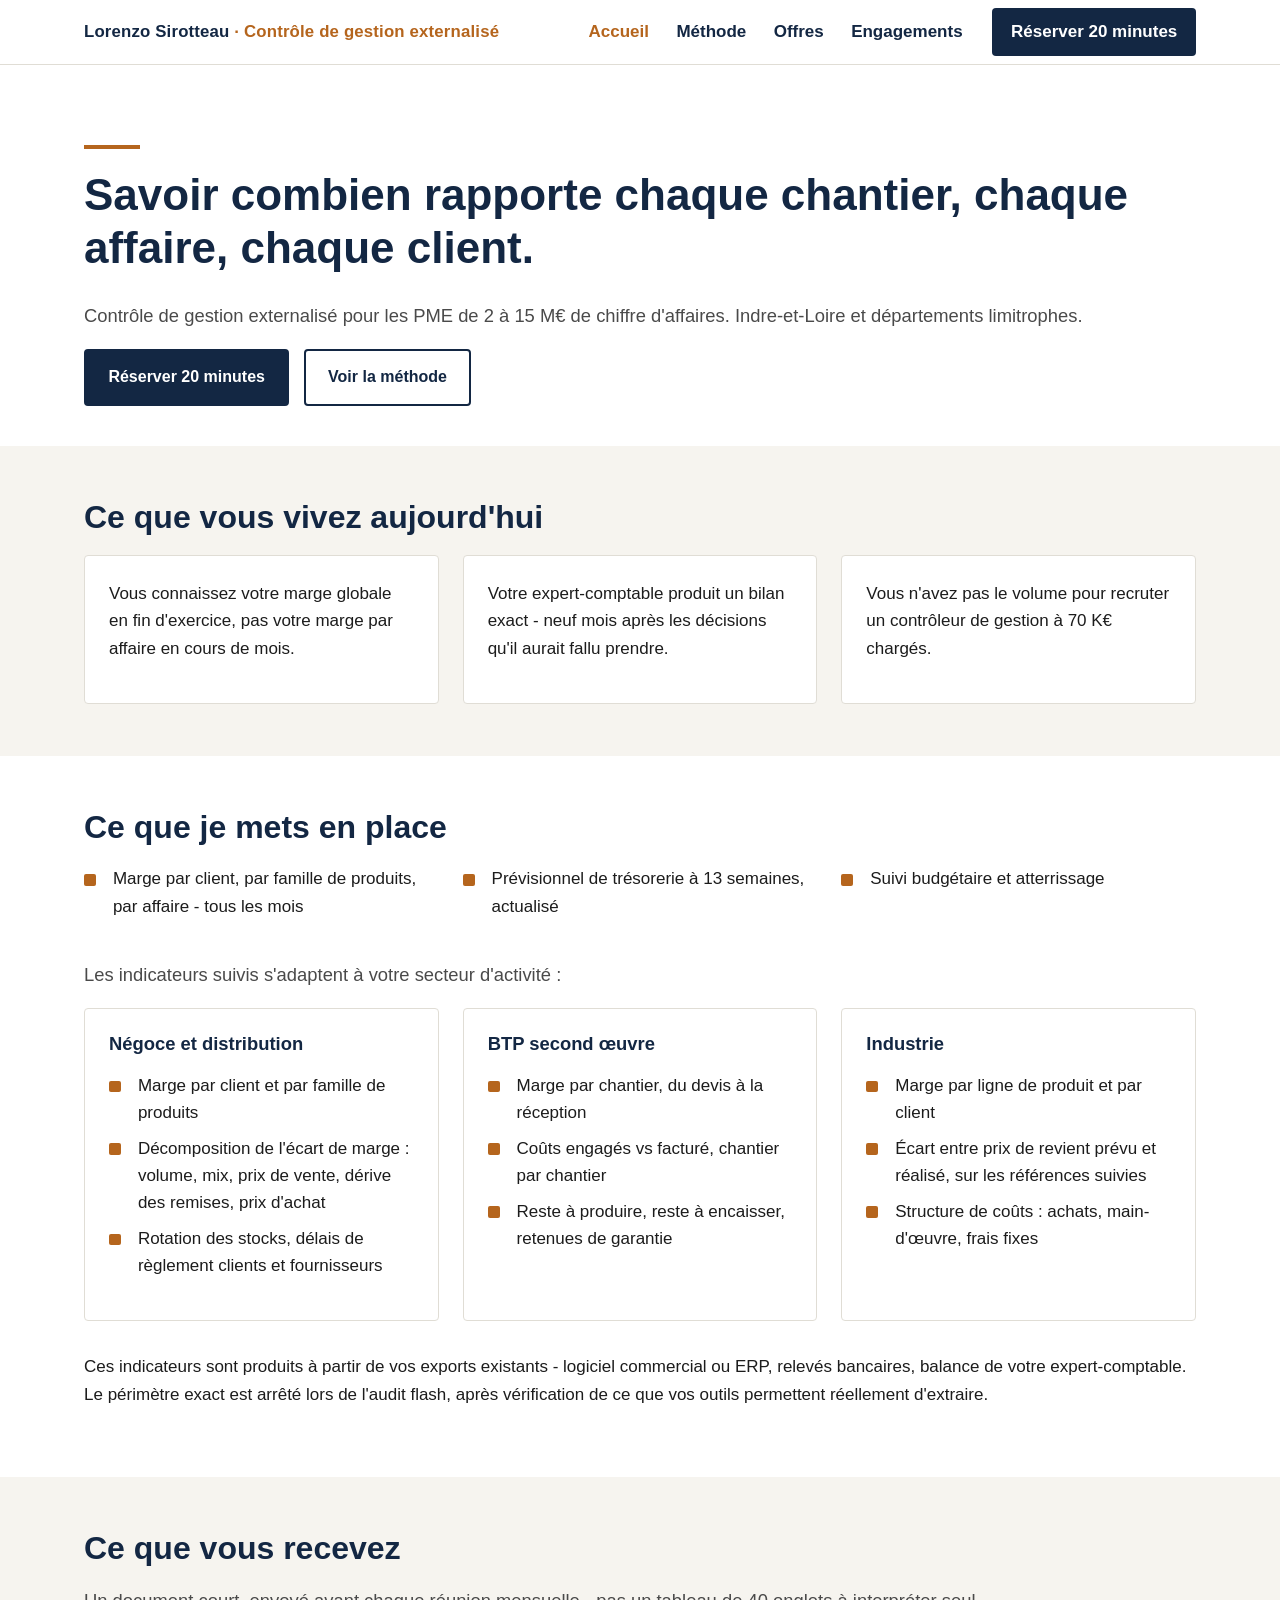
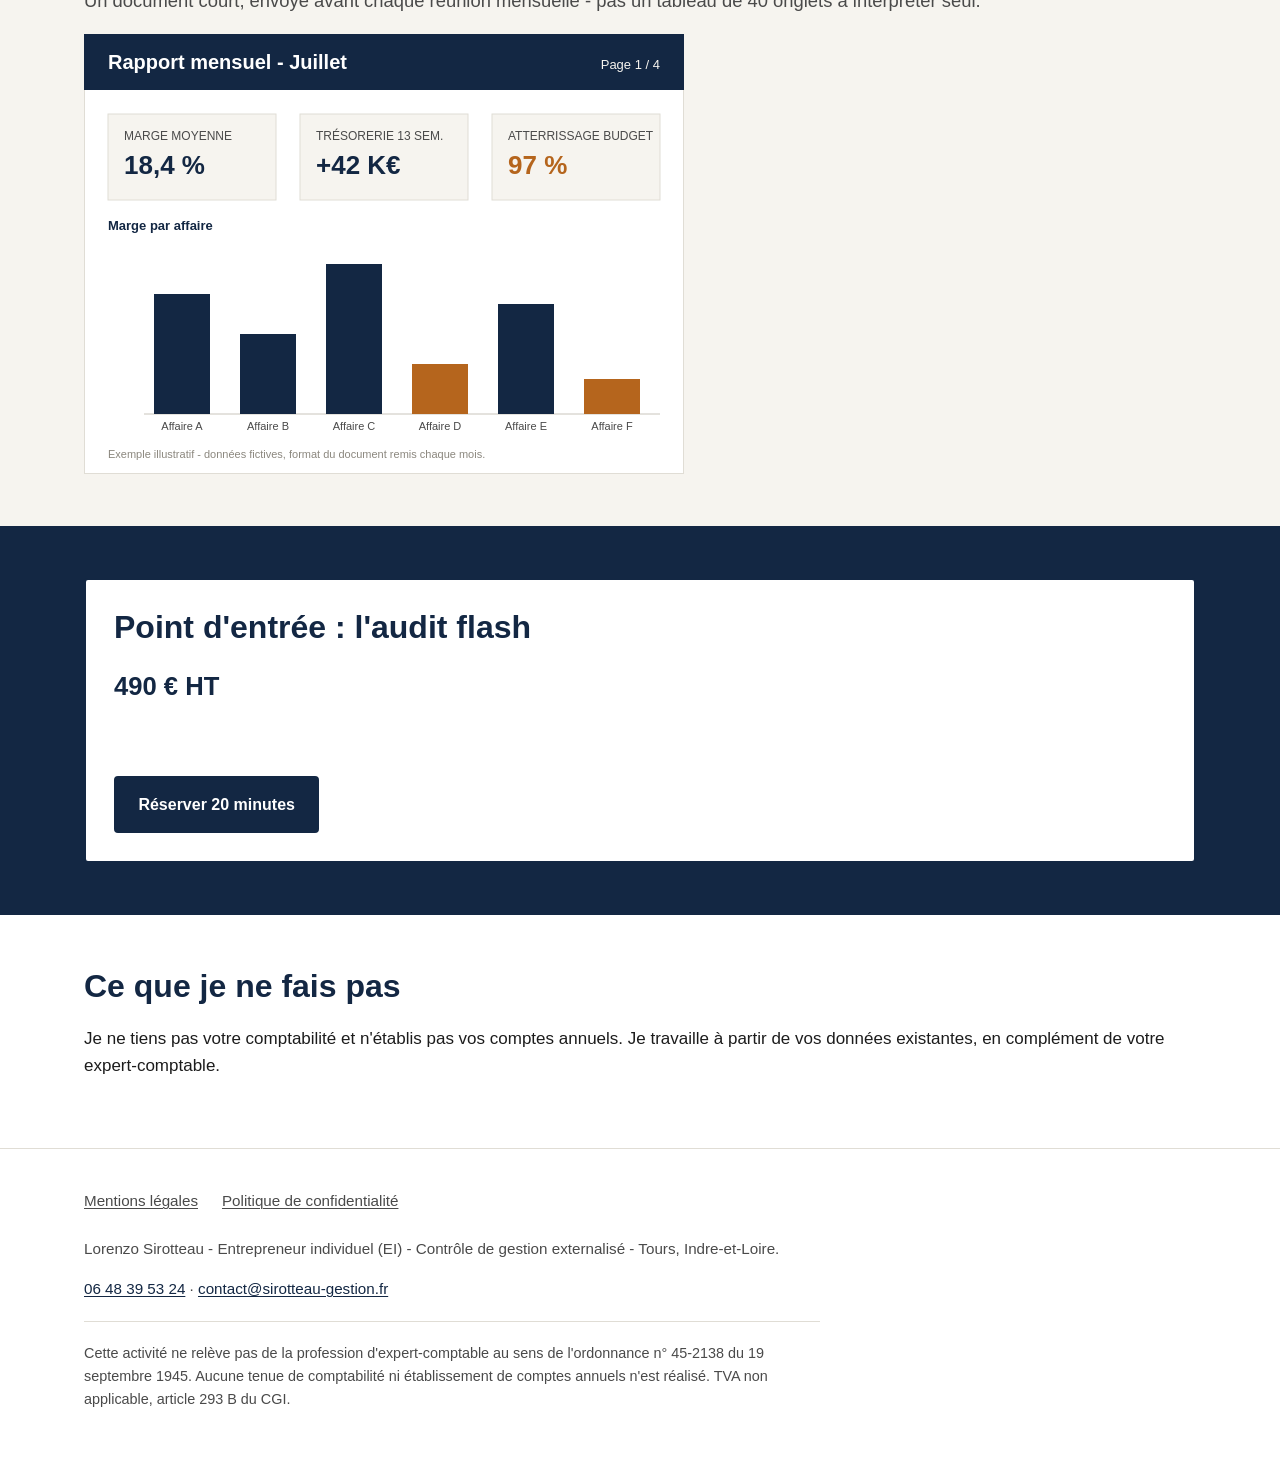
==== commit 06a94c9c: "Accueil : 70 K€ chargés + refonte de 'Ce que je mets en place' - Remplace 55 K€ par 70 K€ dans le bl" ====
--- a/index.html
+++ b/index.html
@@ -75,7 +75,7 @@
           <p class="mt-0">Votre expert-comptable produit un bilan exact - neuf mois après les décisions qu'il aurait fallu prendre.</p>
         </div>
         <div class="card">
-          <p class="mt-0">Vous n'avez pas le volume pour recruter un contrôleur de gestion à 55 K€ chargés.</p>
+          <p class="mt-0">Vous n'avez pas le volume pour recruter un contrôleur de gestion à 70 K€ chargés.</p>
         </div>
       </div>
     </div>
@@ -85,7 +85,7 @@
     <div class="container">
       <h2>Ce que je mets en place</h2>
       <ul class="list-check grid-3" style="list-style:none; padding-left:0;">
-        <li>Marge par affaire / par chantier, tous les mois</li>
+        <li>Marge par client, par famille de produits, par affaire - tous les mois</li>
         <li>Prévisionnel de trésorerie à 13 semaines, actualisé</li>
         <li>Suivi budgétaire et atterrissage</li>
       </ul>
@@ -93,46 +93,32 @@
       <p class="lede" style="margin-top:2rem;">Les indicateurs suivis s'adaptent à votre secteur d'activité :</p>
       <div class="grid-3">
         <div class="card">
-          <h3 class="mt-0">BTP</h3>
+          <h3 class="mt-0">Négoce et distribution</h3>
           <ul class="list-check">
-            <li>Marge par chantier</li>
-            <li>Avancement physique vs facturé</li>
-            <li>Retenues de garantie</li>
+            <li>Marge par client et par famille de produits</li>
+            <li>Décomposition de l'écart de marge : volume, mix, prix de vente, dérive des remises, prix d'achat</li>
+            <li>Rotation des stocks, délais de règlement clients et fournisseurs</li>
           </ul>
         </div>
         <div class="card">
-          <h3 class="mt-0">Services</h3>
+          <h3 class="mt-0">BTP second œuvre</h3>
           <ul class="list-check">
-            <li>Marge par mission</li>
-            <li>Taux d'occupation des équipes</li>
-            <li>Panier moyen par client</li>
+            <li>Marge par chantier, du devis à la réception</li>
+            <li>Coûts engagés vs facturé, chantier par chantier</li>
+            <li>Reste à produire, reste à encaisser, retenues de garantie</li>
           </ul>
         </div>
         <div class="card">
           <h3 class="mt-0">Industrie</h3>
           <ul class="list-check">
-            <li>Coût de revient par référence</li>
-            <li>Taux de rebut</li>
-            <li>Marge par ligne de produit</li>
-          </ul>
-        </div>
-        <div class="card">
-          <h3 class="mt-0">Bureaux d'études</h3>
-          <ul class="list-check">
-            <li>Rentabilité par affaire</li>
-            <li>Avancement des études vs budget d'heures</li>
-            <li>Taux de charge des équipes</li>
-          </ul>
-        </div>
-        <div class="card">
-          <h3 class="mt-0">Commerce de gros</h3>
-          <ul class="list-check">
-            <li>Marge par famille de produits</li>
-            <li>Rotation des stocks</li>
-            <li>Marge par client</li>
+            <li>Marge par ligne de produit et par client</li>
+            <li>Écart entre prix de revient prévu et réalisé, sur les références suivies</li>
+            <li>Structure de coûts : achats, main-d'œuvre, frais fixes</li>
           </ul>
         </div>
       </div>
+
+      <p style="margin-top:2rem;">Ces indicateurs sont produits à partir de vos exports existants - logiciel commercial ou ERP, relevés bancaires, balance de votre expert-comptable. Le périmètre exact est arrêté lors de l'audit flash, après vérification de ce que vos outils permettent réellement d'extraire.</p>
     </div>
   </section>
 
--- a/assets/css/style.css
+++ b/assets/css/style.css
@@ -266,6 +266,15 @@
 .callout h2, .callout h3 { color: var(--ink); }
 .callout .price { font-size: 1.6rem; font-weight: 700; color: var(--ink); }
 
+.portrait {
+  width: 4cm;
+  max-width: 100%;
+  aspect-ratio: 1 / 1;
+  object-fit: cover;
+  border-radius: 14px;
+  border: 1px solid var(--border);
+}
+
 .placeholder-box {
   border: 2px dashed var(--accent);
   background: #fbf3ea;
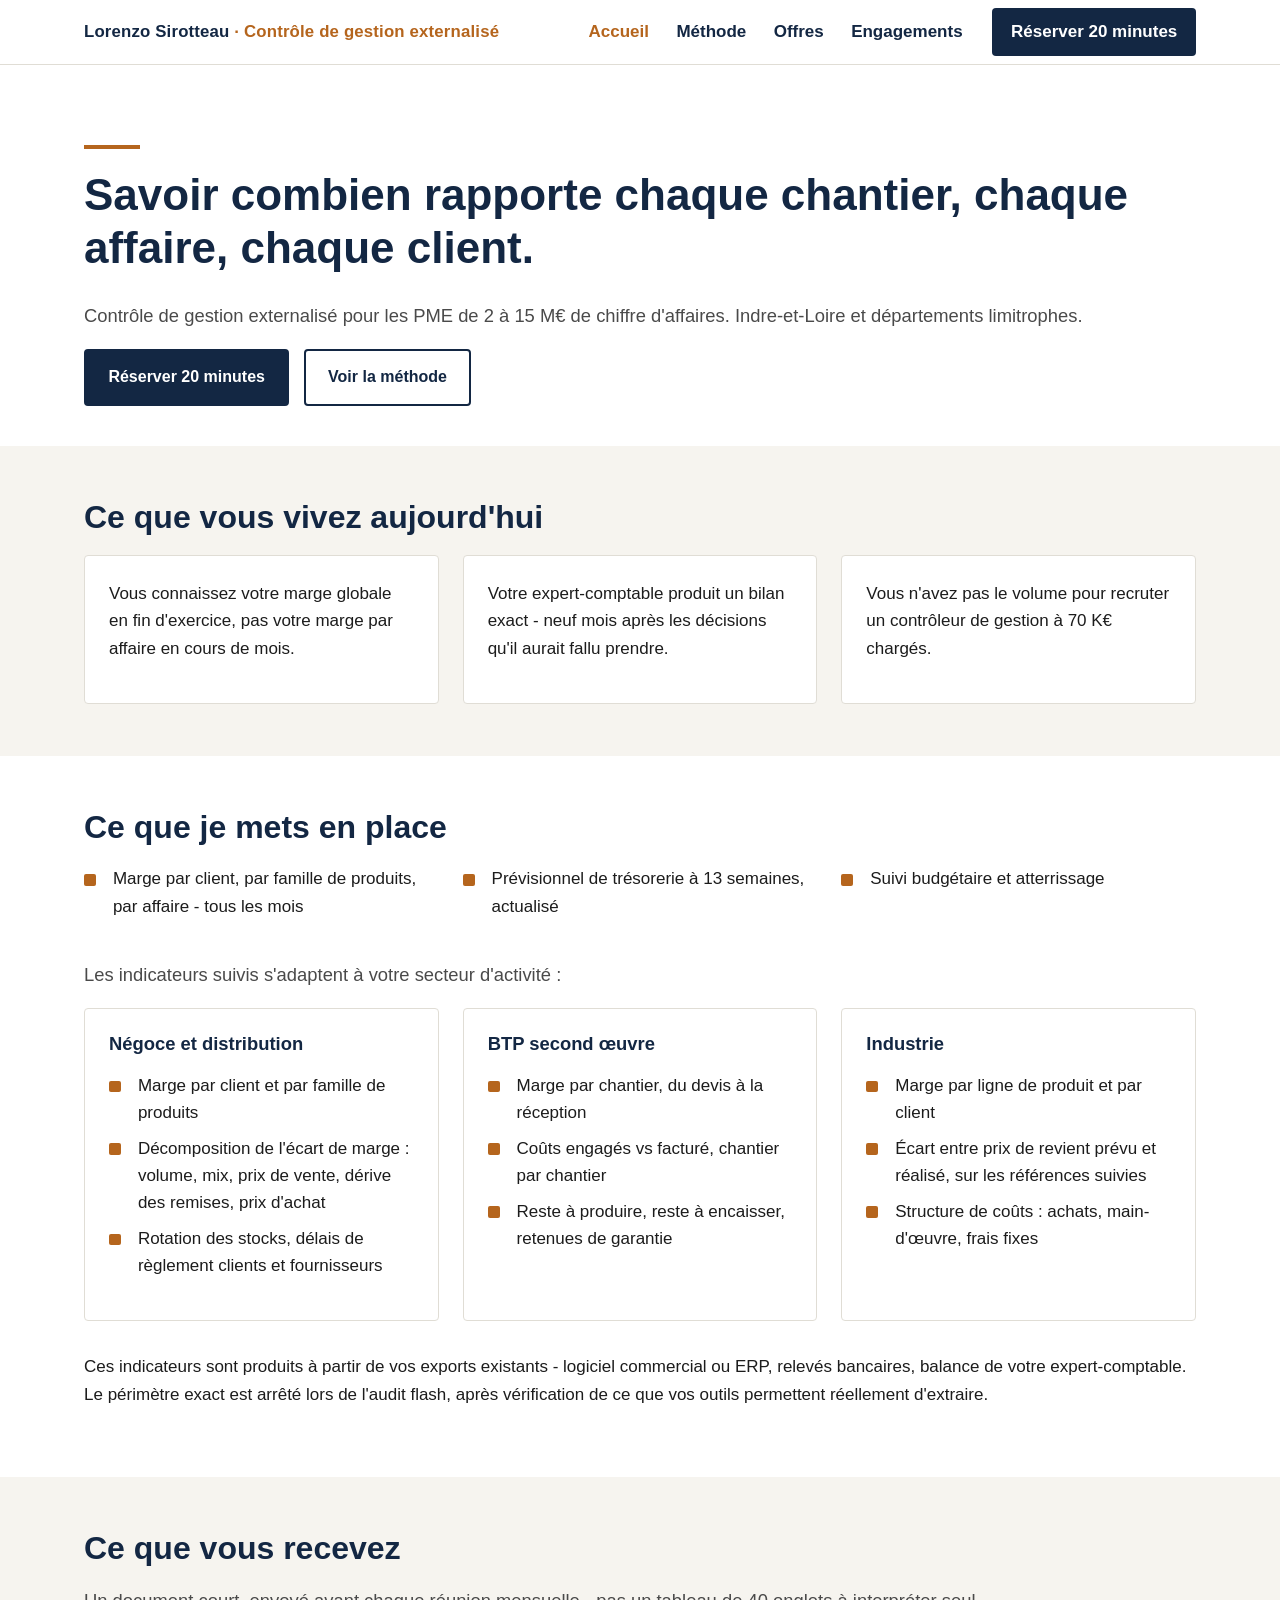
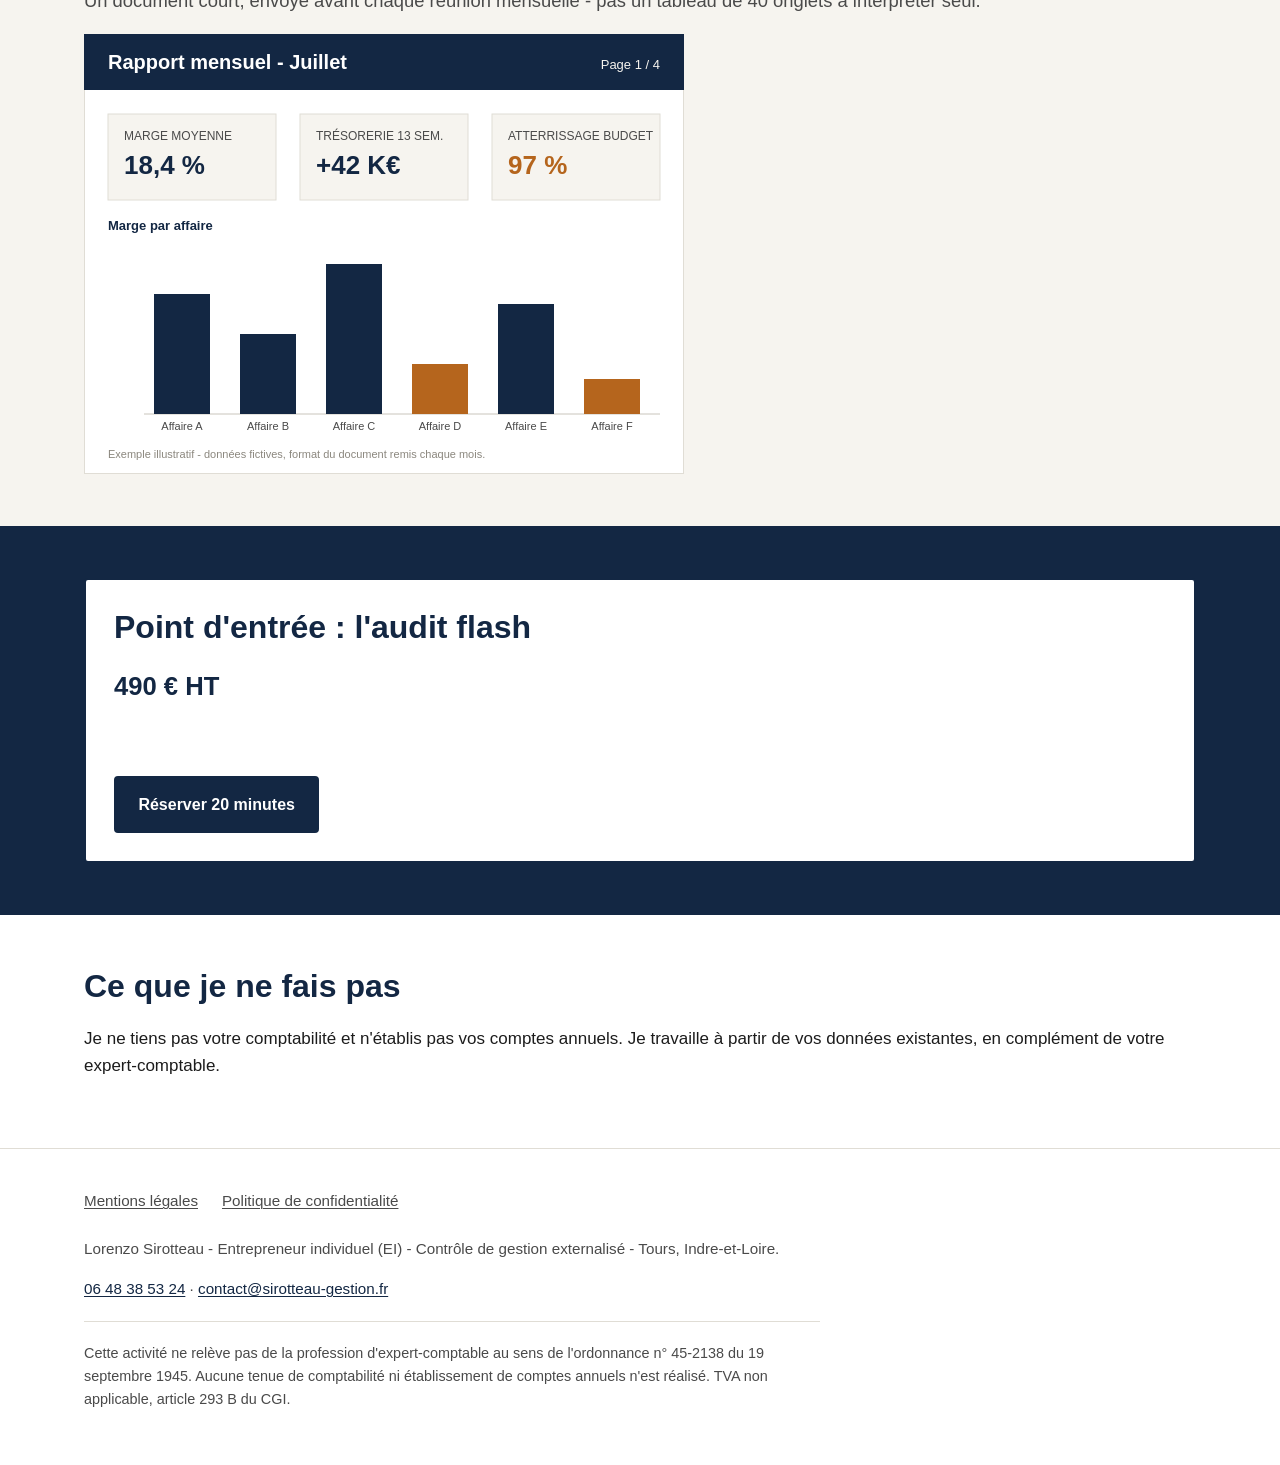
==== commit 85c66943: "Corrige le numéro de téléphone : 06 48 38 53 24" ====
--- a/index.html
+++ b/index.html
@@ -160,7 +160,7 @@
     </nav>
     <p>Lorenzo Sirotteau - Entrepreneur individuel (EI) - Contrôle de gestion externalisé - Tours, Indre-et-Loire.</p>
     <p>
-      <a href="tel:+33648395324">06 48 39 53 24</a> ·
+      <a href="tel:+33648385324">06 48 38 53 24</a> ·
       <a href="mailto:contact@sirotteau-gestion.fr">contact@sirotteau-gestion.fr</a>
     </p>
     <p class="disclaimer small">Cette activité ne relève pas de la profession d'expert-comptable au sens de l'ordonnance n° 45-2138 du 19 septembre 1945. Aucune tenue de comptabilité ni établissement de comptes annuels n'est réalisé. TVA non applicable, article 293 B du CGI.</p>
